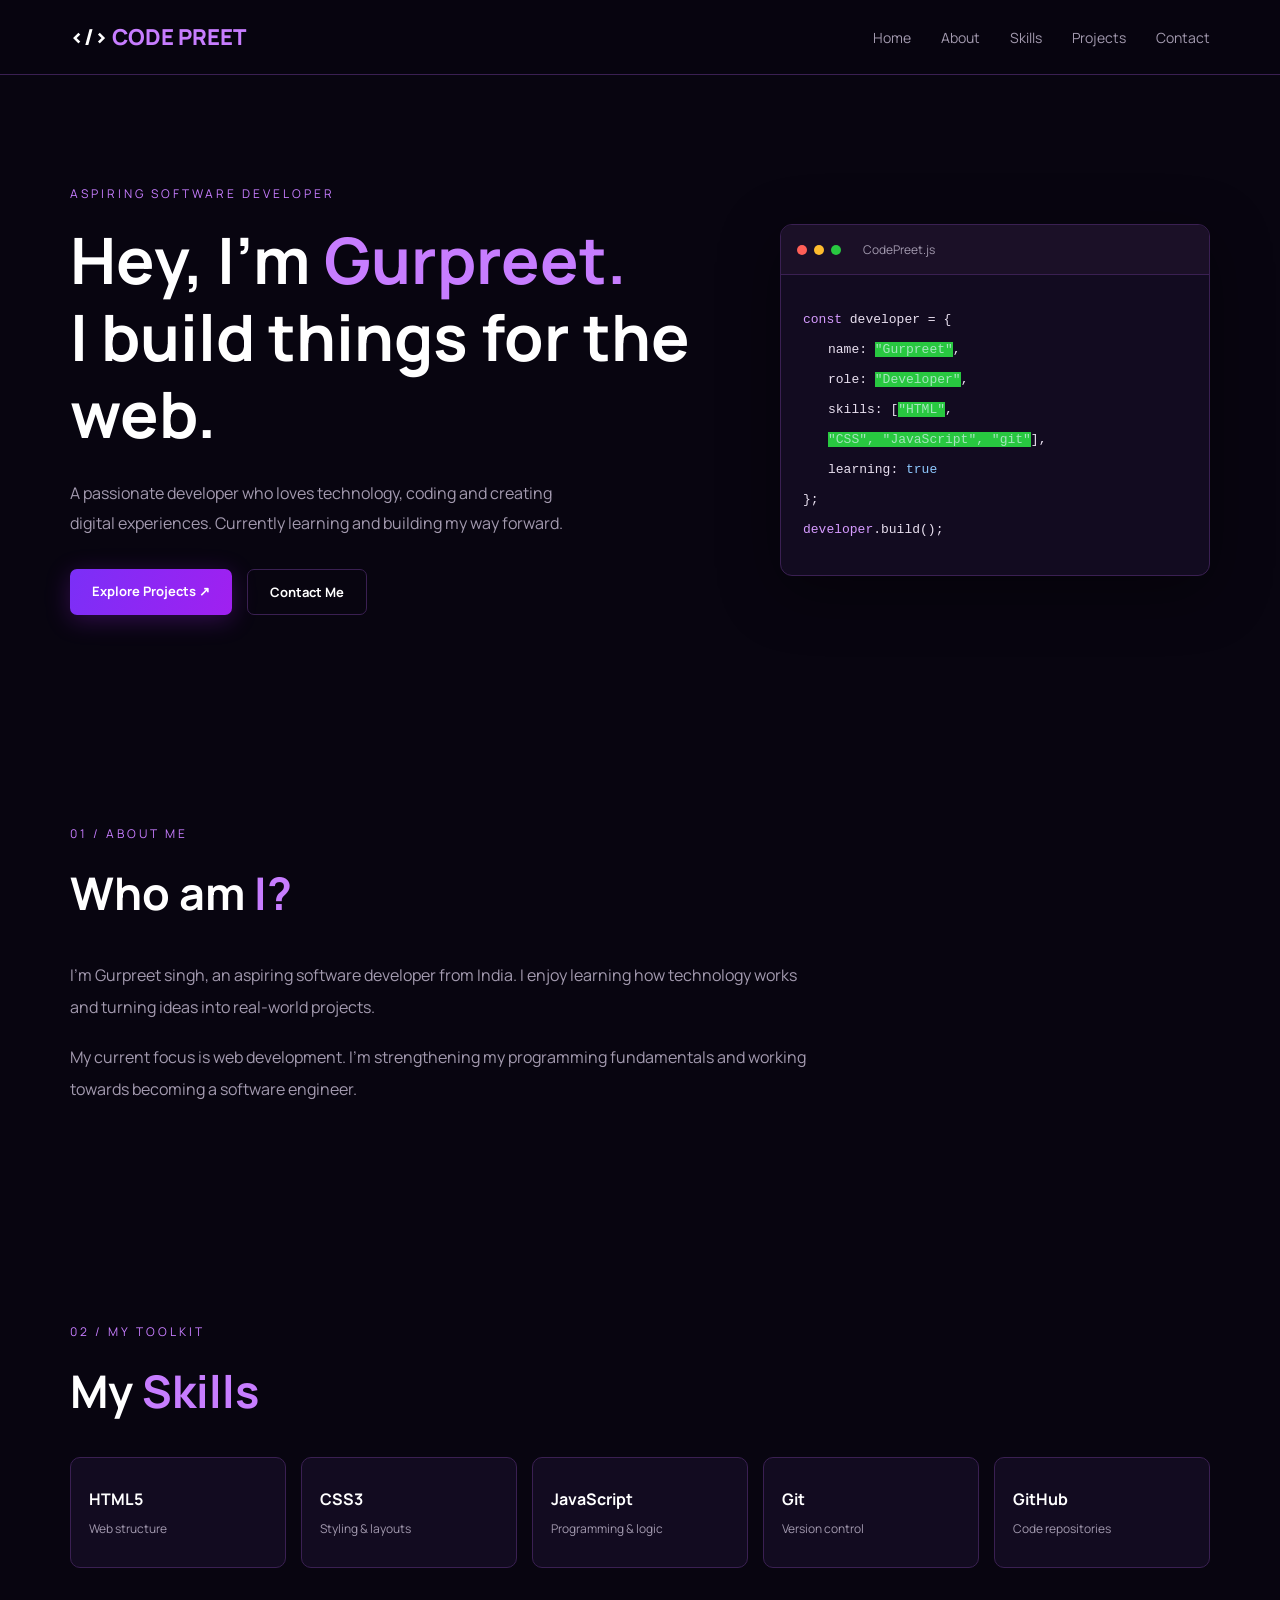
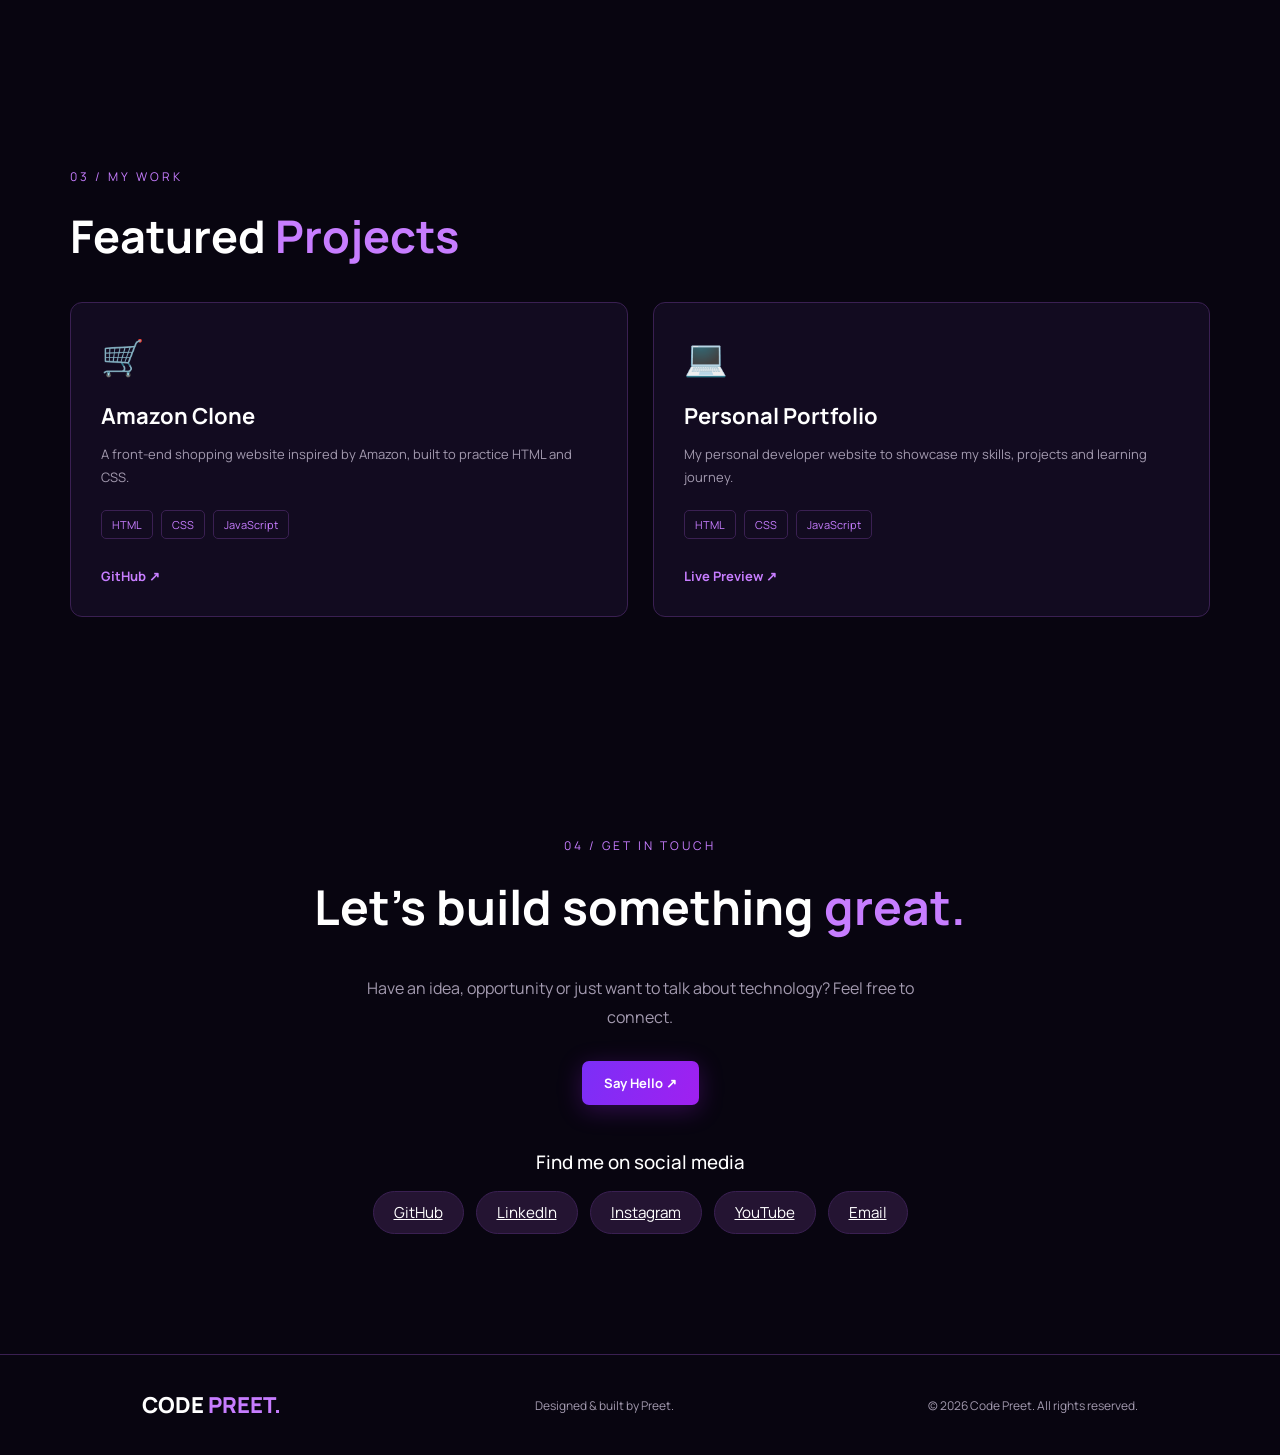
==== index.html @ 71d9613d "add git to skills" ====
<!DOCTYPE html>
<html lang="en">
<head>
    <meta charset="UTF-8">
    <meta name="viewport" content="width=device-width, initial-scale=1.0">
    <title>Code Preet | Developer Portfolio</title>

    <link rel="stylesheet" href="style.css">

    <link href="https://fonts.googleapis.com/css2?family=Manrope:wght@400;500;600;700;800&display=swap" rel="stylesheet">
</head>

<body>
    <header>
        <nav class="navbar">
            <a href="#home" class="logo">&lt;/&gt; <span>CODE PREET</span></a>

            <ul class="nav-links" id="navLinks">
                <li><a href="#home">Home</a></li>
                <li><a href="#about">About</a></li>
                <li><a href="#skills">Skills</a></li>
                <li><a href="#projects">Projects</a></li>
                <li><a href="#contact">Contact</a></li>
            </ul>

            <button class="menu-btn" id="menuBtn" aria-label="Toggle menu">☰</button>
            
        </nav>
    </header>

    <section class="hero" id="home">

        <div class="hero-content">
            <p class="tag">ASPIRING SOFTWARE DEVELOPER</p>

            <h1>
                Hey, I'm <span>Gurpreet.</span><br>
                I build things for the web.
            </h1>

            <p class="description">
                A passionate developer who loves technology,
                coding and creating digital experiences.
                Currently learning and building my way forward.
            </p>

            <div class="hero-buttons">
                <a href="#projects" class="btn primary">Explore Projects ↗</a>
                <a href="#contact" class="btn secondary">Contact Me</a>
            </div>
        </div>

        <div class="hero-card">
            <div class="card-top">
                <span class="dot red"></span>
                <span class="dot yellow"></span>
                <span class="dot green"></span>
                <span class="filename">CodePreet.js</span>
            </div>

            <div class="code">
                <p><span class="purple">const</span> developer = {</p>
                <p class="indent">name: <span class="green">"Gurpreet"</span>,</p>
                <p class="indent">role: <span class="green">"Developer"</span>,</p>
                <p class="indent">skills: [<span class="green">"HTML"</span>,</p>
                <p class="indent"><span class="green">"CSS", "JavaScript", "git"</span>],</p>
                <p class="indent">learning: <span class="blue">true</span></p>
                <p>};</p>
                <p><span class="purple">developer</span>.build();</p>
            </div>
        </div>

    </section>


    <section class="section" id="about">
        

        <p class="section-label">01 / ABOUT ME</p>
        <h2>Who am <span>I?</span></h2>

        <div class="about-content">
            <p>
                I'm Gurpreet singh, an aspiring software developer from India.
                I enjoy learning how technology works and turning
                ideas into real-world projects.
            </p>

            <p>
                My current focus is web development.
                I'm strengthening my programming fundamentals
                and working towards becoming a software engineer.
            </p>
            
        </div>

    </section>

    <section class="section" id="skills">

        <p class="section-label">02 / MY TOOLKIT</p>
        <h2>My <span>Skills</span></h2>

        <div class="skills-grid">

            <div class="skill">
                <h3>HTML5</h3>
                <p>Web structure</p>
            </div>

            <div class="skill">
                <h3>CSS3</h3>
                <p>Styling & layouts</p>
            </div>

            <div class="skill">
                <h3>JavaScript</h3>
                <p>Programming & logic</p>
            </div>

            <div class="skill">
                <h3>Git</h3>
                <p>Version control</p>
            </div>

            <div class="skill">
                <h3>GitHub</h3>
                <p>Code repositories</p>
            </div>

        </div>
    </section>

    <!-- PROJECTS -->
    <section class="section" id="projects">

        <p class="section-label">03 / MY WORK</p>
        <h2>Featured <span>Projects</span></h2>

        <div class="projects-grid">

            <div class="project">
                <div class="project-icon">🛒</div>
                <h3>Amazon Clone</h3>
                <p>
                    A front-end shopping website inspired by
                    Amazon, built to practice HTML and CSS.
                </p>
                <div class="tech">
                    <span>HTML</span>
                    <span>CSS</span>
                    <span>JavaScript</span>
                </div>
                <a href="https://github.com/gupreetsinghk16/" target="_blank">
                    GitHub ↗
                </a>
            </div>

            <div class="project">
                <div class="project-icon">💻</div>
                <h3>Personal Portfolio</h3>
                <p>
                    My personal developer website to showcase
                    my skills, projects and learning journey.
                </p>
                <div class="tech">
                    <span>HTML</span>
                    <span>CSS</span>
                    <span>JavaScript</span>
                </div>
                <a href="#home">Live Preview ↗</a>
            </div>

        </div>
    </section>

    <!-- CONTACT -->
    <section class="section contact" id="contact">

        <p class="section-label">04 / GET IN TOUCH</p>

        <h2>Let's build something <span>great.</span></h2>

        <p>
            Have an idea, opportunity or just want to talk about technology?
            Feel free to connect.
        </p>

        <!-- Replace with your email -->
        <a href="mailto:gurpreetkachura51@gmail.com" class="btn primary">
            Say Hello ↗
        </a>
        <div class="socials">
  <h3>Find me on social media</h3>
  <div class="soc">
    <a href="https://github.com/gurpreetsinghk16/" target="_blank" rel="noopener">GitHub</a>
    <a href="https://www.linkedin.com/in/gurpreetsinghk16?utm_source=share_via&utm_content=profile&utm_medium=member_android" target="_blank" rel="noopener">LinkedIn</a>
    <a href="https://instagram.com/gurpreetsinghk16" target="_blank" rel="noopener">Instagram</a>
    <a href="https://youtube.com/@codepreet?si=Zt5QOwUX8a1Z6AYG" target="_blank" rel="noopener">YouTube</a>
    <a href="https://mail.google.com/mail/?view=cm&fs=1&to=gurpreetkachura51@gmail.com" target="_blank" rel="noopener">Email</a>
  </div>
</div>

    </section>

    <!-- FOOTER -->
    <footer>
        <a href="#home" class="logo">CODE <span>PREET.</span></a>

        <p>Designed & built by Preet.</p>

        <p>© <span id="year"></span> Code Preet. All rights reserved.</p>
    </footer>

    <script src="script.js"></script>

</body>
</html>
---- style.css ----
:root {
    --bg: #080510;
    --secondary: #120B20;
    --card: #241432;

    --purple: #A020F0;
    --light-purple: #C77DFF;

    --white: #FFFFFF;
    --gray: #A39AAF;
    --border: #3A2052;
}

* {
    margin: 0;
    padding: 0;
    box-sizing: border-box;
    scroll-behavior: smooth;
}

body {
    background: var(--bg);
    color: var(--white);
    font-family: 'Manrope', sans-serif;
    overflow-x: hidden;
}

header {
    background: rgba(8, 5, 16, 0.9);
    border-bottom: 1px solid var(--border);
    position: sticky;
    top: 0;
    z-index: 100;
    backdrop-filter: blur(15px);
}

.navbar {
    max-width: 1200px;
    margin: auto;
    padding: 22px 30px;

    display: flex;
    justify-content: space-between;
    align-items: center;
}

.logo {
    font-size: 22px;
    font-weight: 800;
    color: white;
    text-decoration: none;
}

.logo span {
    color: var(--light-purple);
}

.nav-links {
    display: flex;
    gap: 30px;
    list-style: none;
}

.nav-links a {
    color: var(--gray);
    text-decoration: none;
    font-size: 14px;
    transition: 0.3s;
}

.nav-links a:hover {
    color: var(--light-purple);
}

.menu-btn {
    display: none;
    color: white;
    background: none;
    border: none;
    font-size: 25px;
    cursor: pointer;
}

.hero {
    max-width: 1200px;
    min-height: 650px;
    margin: auto;
    padding: 80px 30px;

    display: flex;
    justify-content: space-between;
    align-items: center;
    gap: 50px;
}

.tag,
.section-label {
    color: var(--light-purple);
    letter-spacing: 3px;
    font-size: 12px;
    margin-bottom: 20px;
}

.hero h1 {
    font-size: clamp(38px, 5vw, 65px);
    line-height: 1.2;
    margin-bottom: 25px;
}

.hero h1 span,
h2 span {
    color: var(--light-purple);
}

.description {
    color: var(--gray);
    max-width: 500px;
    line-height: 1.9;
    margin-bottom: 30px;
}

.hero-buttons {
    display: flex;
    gap: 15px;
    flex-wrap: wrap;
}

.btn {
    display: inline-block;
    padding: 13px 22px;
    border-radius: 7px;
    text-decoration: none;
    font-weight: 700;
    font-size: 13px;
    transition: 0.3s;
}

.primary {
    background: linear-gradient(110deg, #7B2FF7, #A020F0);
    color: white;
    box-shadow: 0 5px 25px #A020F044;
}

.primary:hover {
    transform: translateY(-4px);
    box-shadow: 0 8px 30px #A020F077;
}

.secondary {
    border: 1px solid var(--border);
    color: white;
}

.secondary:hover {
    border-color: var(--light-purple);
}

.hero-card {
    width: 430px;
    background: var(--secondary);
    border: 1px solid var(--border);
    border-radius: 12px;
    overflow: hidden;
    box-shadow: 0 15px 60px #00000066;
    flex-shrink: 0;
}

.card-top {
    background: #1B1027;
    padding: 16px;
    display: flex;
    align-items: center;
    gap: 7px;
    border-bottom: 1px solid var(--border);
}

.dot {
    width: 10px;
    height: 10px;
    border-radius: 50%;
}

.red {
    background: #FF5F57;
}

.yellow {
    background: #FEBC2E;
}

.green {
    background: #28C840;
}

.filename {
    color: var(--gray);
    margin-left: 15px;
    font-size: 12px;
}

.code {
    padding: 30px 22px;
    font-family: monospace;
    font-size: 13px;
    line-height: 2.3;
    color: #E9E0F0;
}

.indent {
    padding-left: 25px;
}

.purple {
    color: #D69BFF;
}

.code .green {
    color: #A5E6BD;
}

.blue {
    color: #8FC9FF;
}

.section {
    max-width: 1200px;
    margin: auto;
    padding: 100px 30px;
}

.section h2 {
    font-size: 45px;
    margin-bottom: 35px;
}

.about-content {
    max-width: 750px;
    color: var(--gray);
    line-height: 2;
}

.about-content p {
    margin-bottom: 18px;
}


.skills-grid {
    display: grid;
    grid-template-columns: repeat(5, 1fr);
    gap: 15px;
}

.skill {
    background: var(--secondary);
    border: 1px solid var(--border);
    padding: 30px 18px;
    border-radius: 10px;
    transition: 0.3s;
}

.skill:hover {
    transform: translateY(-7px);
    border-color: var(--light-purple);
    box-shadow: 0 10px 30px #A020F022;
}

.skill h3 {
    margin-bottom: 10px;
    font-size: 16px;
}

.skill p {
    color: var(--gray);
    font-size: 12px;
}

.projects-grid {
    display: grid;
    grid-template-columns: repeat(2, 1fr);
    gap: 25px;
}

.project {
    padding: 30px;
    background: var(--secondary);
    border: 1px solid var(--border);
    border-radius: 12px;
    transition: 0.3s;
}

.project:hover {
    transform: translateY(-6px);
    border-color: var(--light-purple);
}

.project-icon {
    font-size: 35px;
    margin-bottom: 20px;
}

.project h3 {
    margin-bottom: 12px;
    font-size: 22px;
}

.project p {
    color: var(--gray);
    font-size: 13px;
    line-height: 1.8;
    margin-bottom: 20px;
}

.tech {
    display: flex;
    flex-wrap: wrap;
    gap: 8px;
    margin-bottom: 25px;
}

.tech span {
    font-size: 11px;
    padding: 6px 10px;
    border: 1px solid var(--border);
    border-radius: 5px;
    color: var(--light-purple);
}

.project a {
    color: var(--light-purple);
    text-decoration: none;
    font-size: 13px;
    font-weight: 700;
}

/* CONTACT */

.contact {
    text-align: center;
    padding: 120px 30px;
}

.contact h2 {
    font-size: clamp(30px, 5vw, 48px);
}

.contact>p:not(.section-label) {
    color: var(--gray);
    margin: 20px auto 30px;
    max-width: 550px;
    line-height: 1.8;
}

/* FOOTER */

footer {
    padding: 35px 25px;
    border-top: 1px solid var(--border);
    display: flex;
    justify-content: space-around;
    align-items: center;
    flex-wrap: wrap;
    gap: 20px;
}

footer p {
    color: var(--gray);
    font-size: 12px;
}

/* RESPONSIVE */

@media (max-width: 900px) {

    .hero {
        flex-direction: column;
        align-items: flex-start;
    }

    .hero-card {
        width: 100%;
    }

    .skills-grid {
        grid-template-columns: repeat(2, 1fr);
    }
}

@media (max-width: 650px) {

    .menu-btn {
        display: block;
    }

    .nav-links {
        display: none;
        position: absolute;
        top: 65px;
        left: 0;
        width: 100%;
        padding: 25px;
        background: var(--secondary);
        flex-direction: column;
        gap: 20px;
        border-bottom: 1px solid var(--border);
    }

    .nav-links.show {
        display: flex;
    }

    .hero {
        padding-top: 65px;
        min-height: auto;
    }

    .hero h1 {
        font-size: 40px;
    }

    .section {
        padding: 70px 22px;
    }

    .section h2 {
        font-size: 36px;
    }

    .skills-grid {
        grid-template-columns: repeat(2, 1fr);
    }

    .projects-grid {
        grid-template-columns: 1fr;
    }

    footer {
        flex-direction: column;
        text-align: center;
    }
}

.socials {
    margin-top: 44px
}

.socials h3 {
    margin-bottom: 16px;
    color: var(--muted);
    font-weight: 500
}

.soc {
    display: flex;
    flex-wrap: wrap;
    gap: 12px;
    justify-content: center
}

.soc a {
    padding: 10px 20px;
    border-radius: 999px;
    background: var(--card);
    border: 1px solid var(--border);
    color: var(--text);
    font-size: .95rem;
    transition: .25s
}

.soc a:hover {
    background: var(--hero);
    border-color: transparent;
    transform: translateY(-3px);
    box-shadow: 0 8px 24px rgba(160, 32, 240, .4);
    background-color: #C77DFF;
    
}
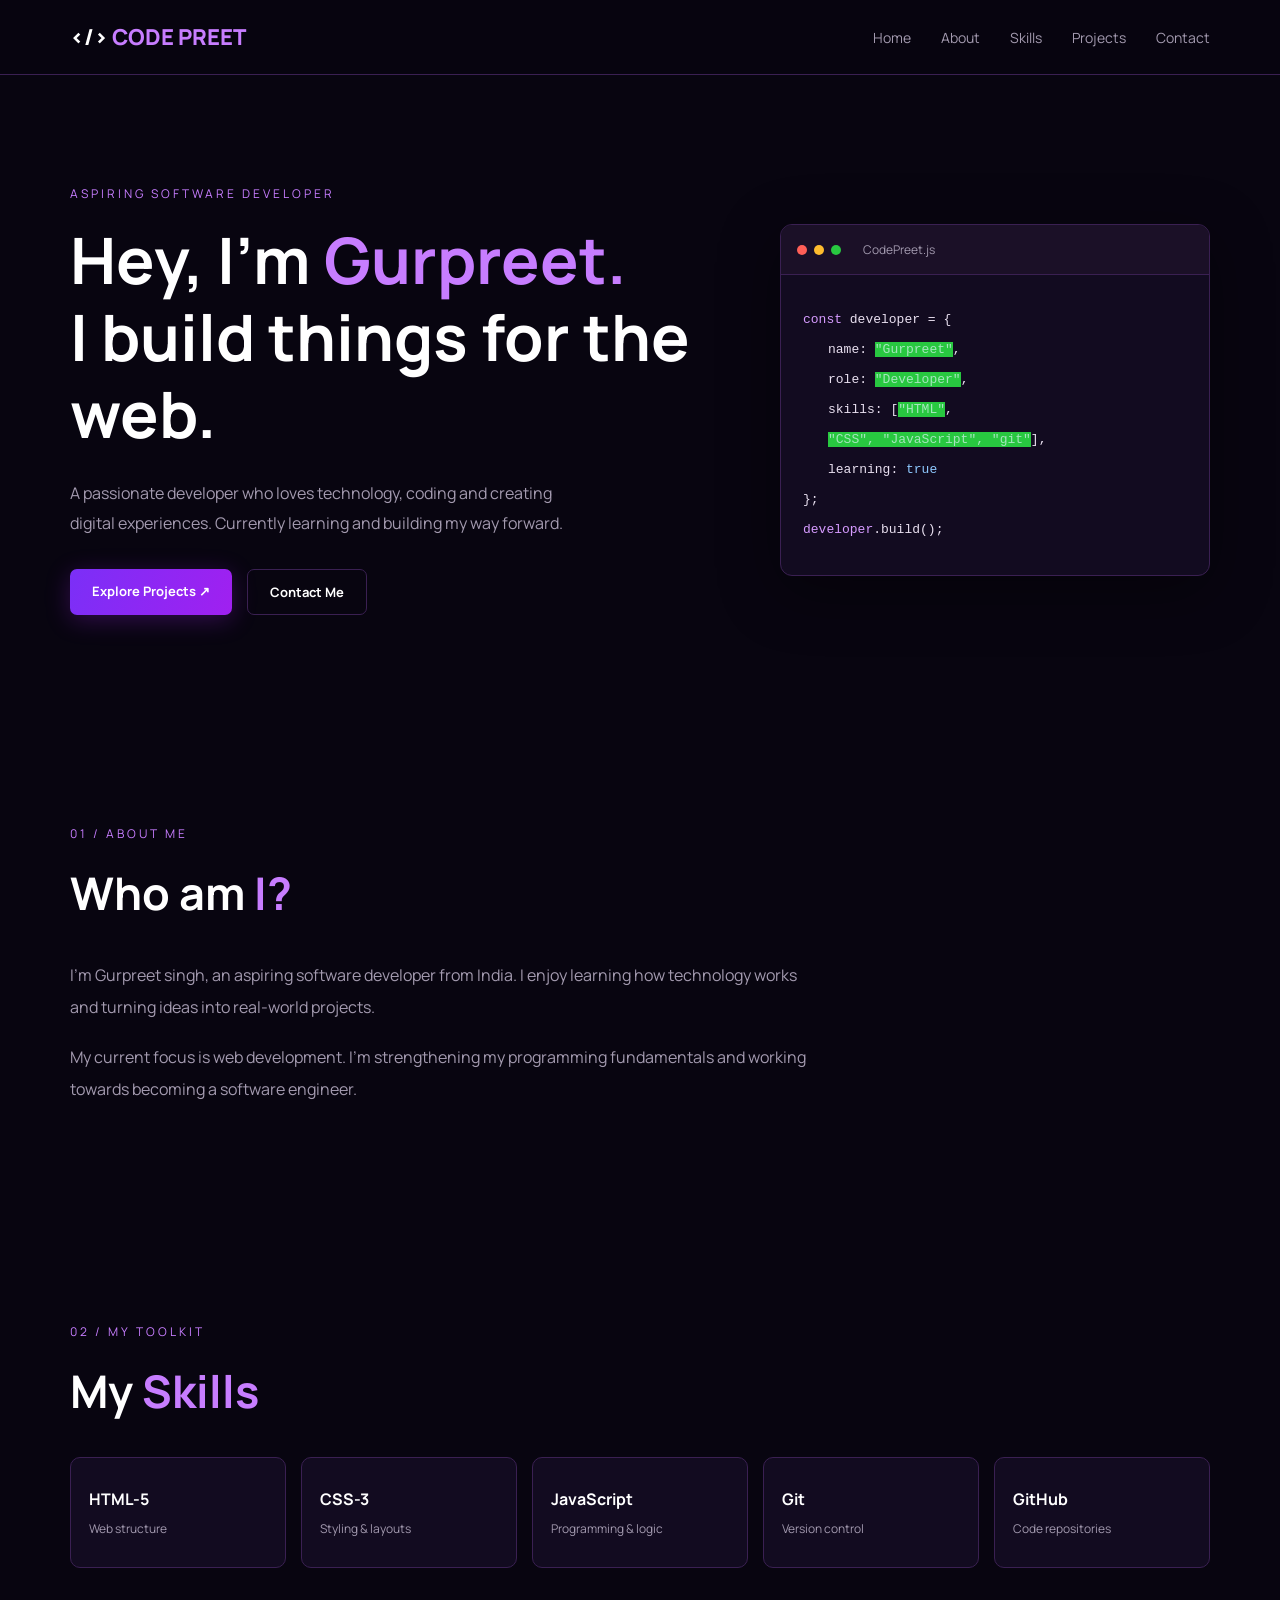
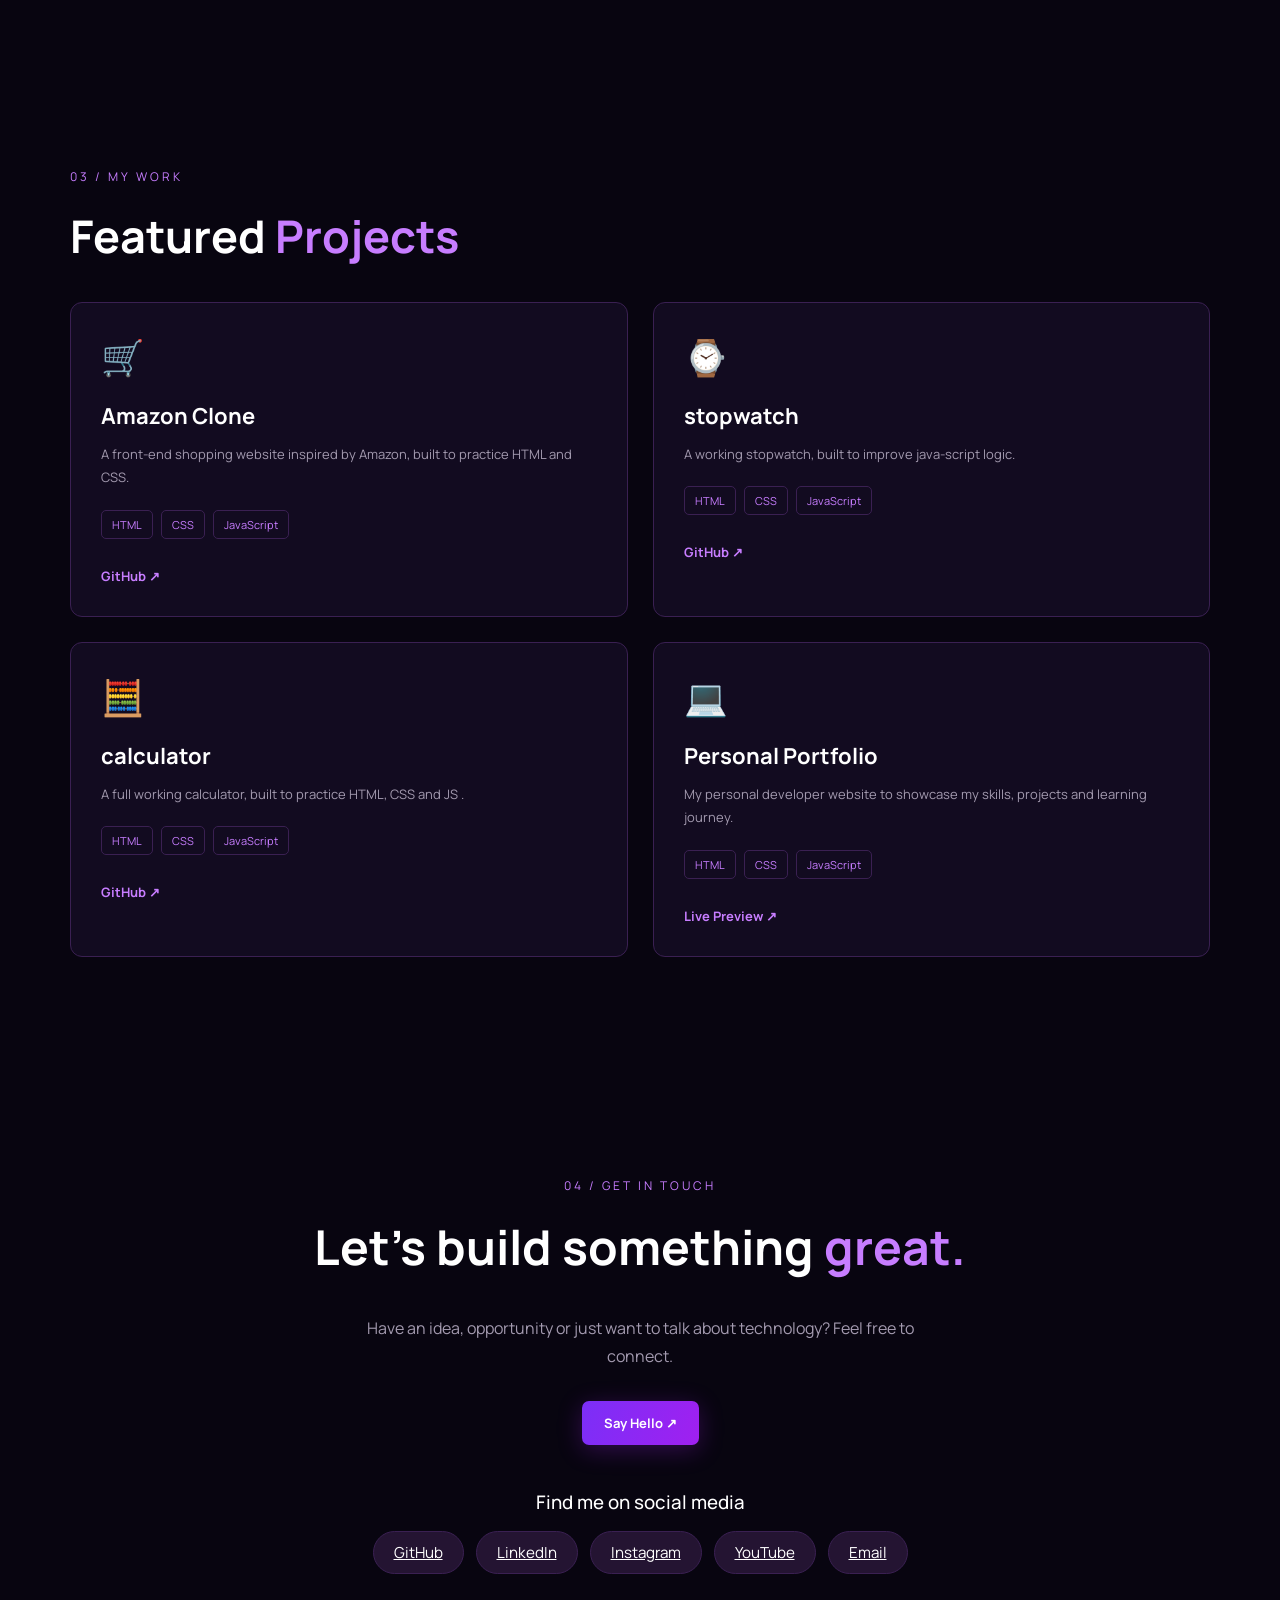
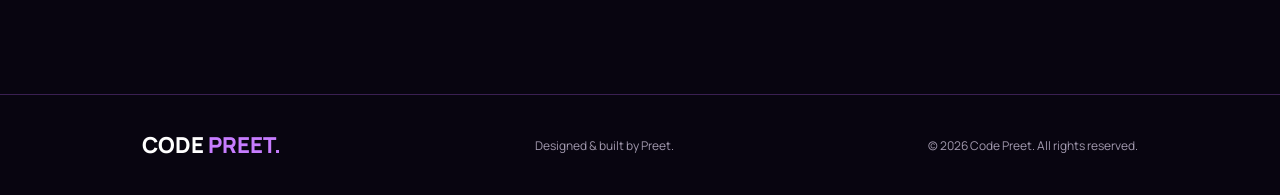
==== commit 87d7339f: "add some projects to website" ====
--- a/index.html
+++ b/index.html
@@ -104,12 +104,12 @@
         <div class="skills-grid">
 
             <div class="skill">
-                <h3>HTML5</h3>
+                <h3>HTML-5</h3>
                 <p>Web structure</p>
             </div>
 
             <div class="skill">
-                <h3>CSS3</h3>
+                <h3>CSS-3</h3>
                 <p>Styling & layouts</p>
             </div>
 
@@ -131,7 +131,6 @@
         </div>
     </section>
 
-    <!-- PROJECTS -->
     <section class="section" id="projects">
 
         <p class="section-label">03 / MY WORK</p>
@@ -152,6 +151,36 @@
                     <span>JavaScript</span>
                 </div>
                 <a href="https://github.com/gupreetsinghk16/" target="_blank">
+                    GitHub ↗
+                </a>
+            </div>
+            <div class="project">
+                <div class="project-icon">⌚</div>
+                <h3>stopwatch</h3>
+                <p>
+                    A working stopwatch, built to improve java-script logic.
+                </p>
+                <div class="tech">
+                    <span>HTML</span>
+                    <span>CSS</span>
+                    <span>JavaScript</span>
+                </div>
+                <a href="https://github.com/gurpreetsinghk16/project-stopwatch.git" target="_blank">
+                    GitHub ↗
+                </a>
+            </div>
+            <div class="project">
+                <div class="project-icon">🧮</div>
+                <h3>calculator</h3>
+                <p>
+                    A full working calculator, built to practice HTML, CSS and JS .
+                </p>
+                <div class="tech">
+                    <span>HTML</span>
+                    <span>CSS</span>
+                    <span>JavaScript</span>
+                </div>
+                <a href="https://github.com/gurpreetsinghk16/project-calculator" target="_blank">
                     GitHub ↗
                 </a>
             </div>
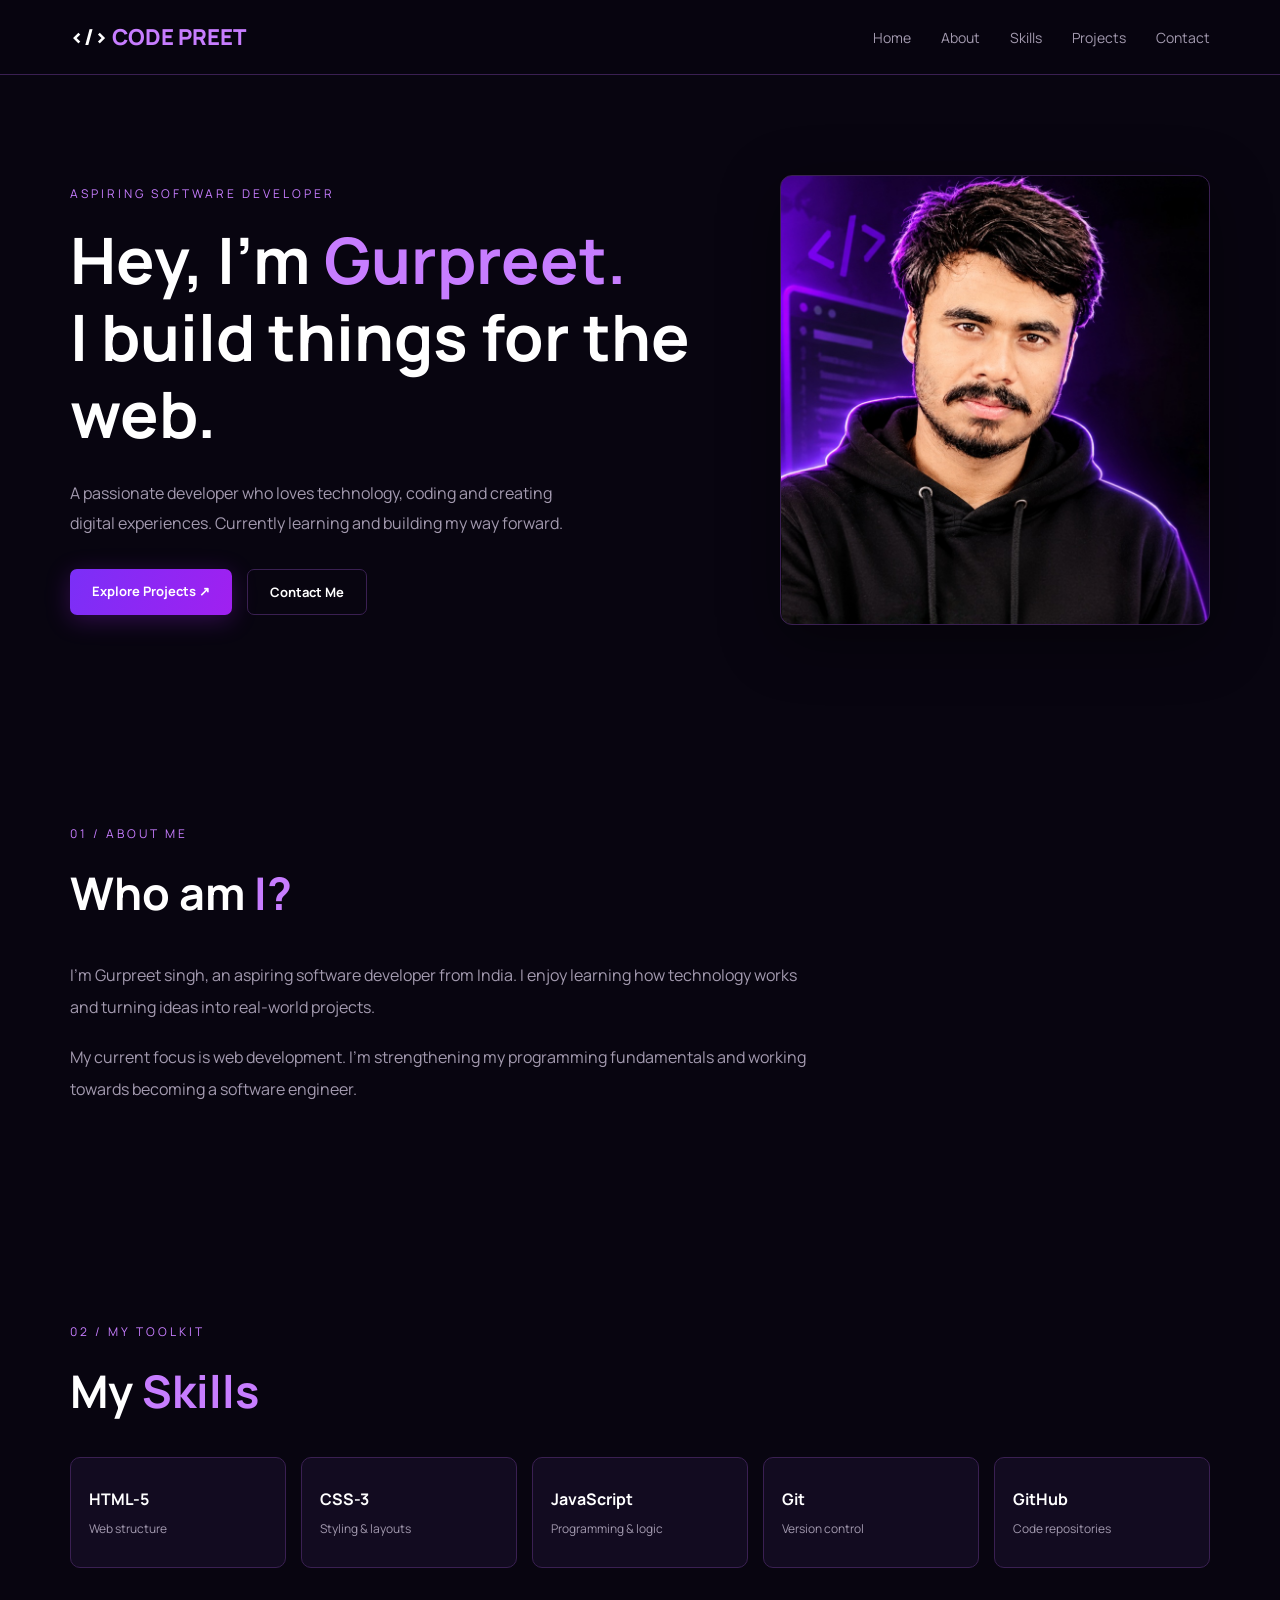
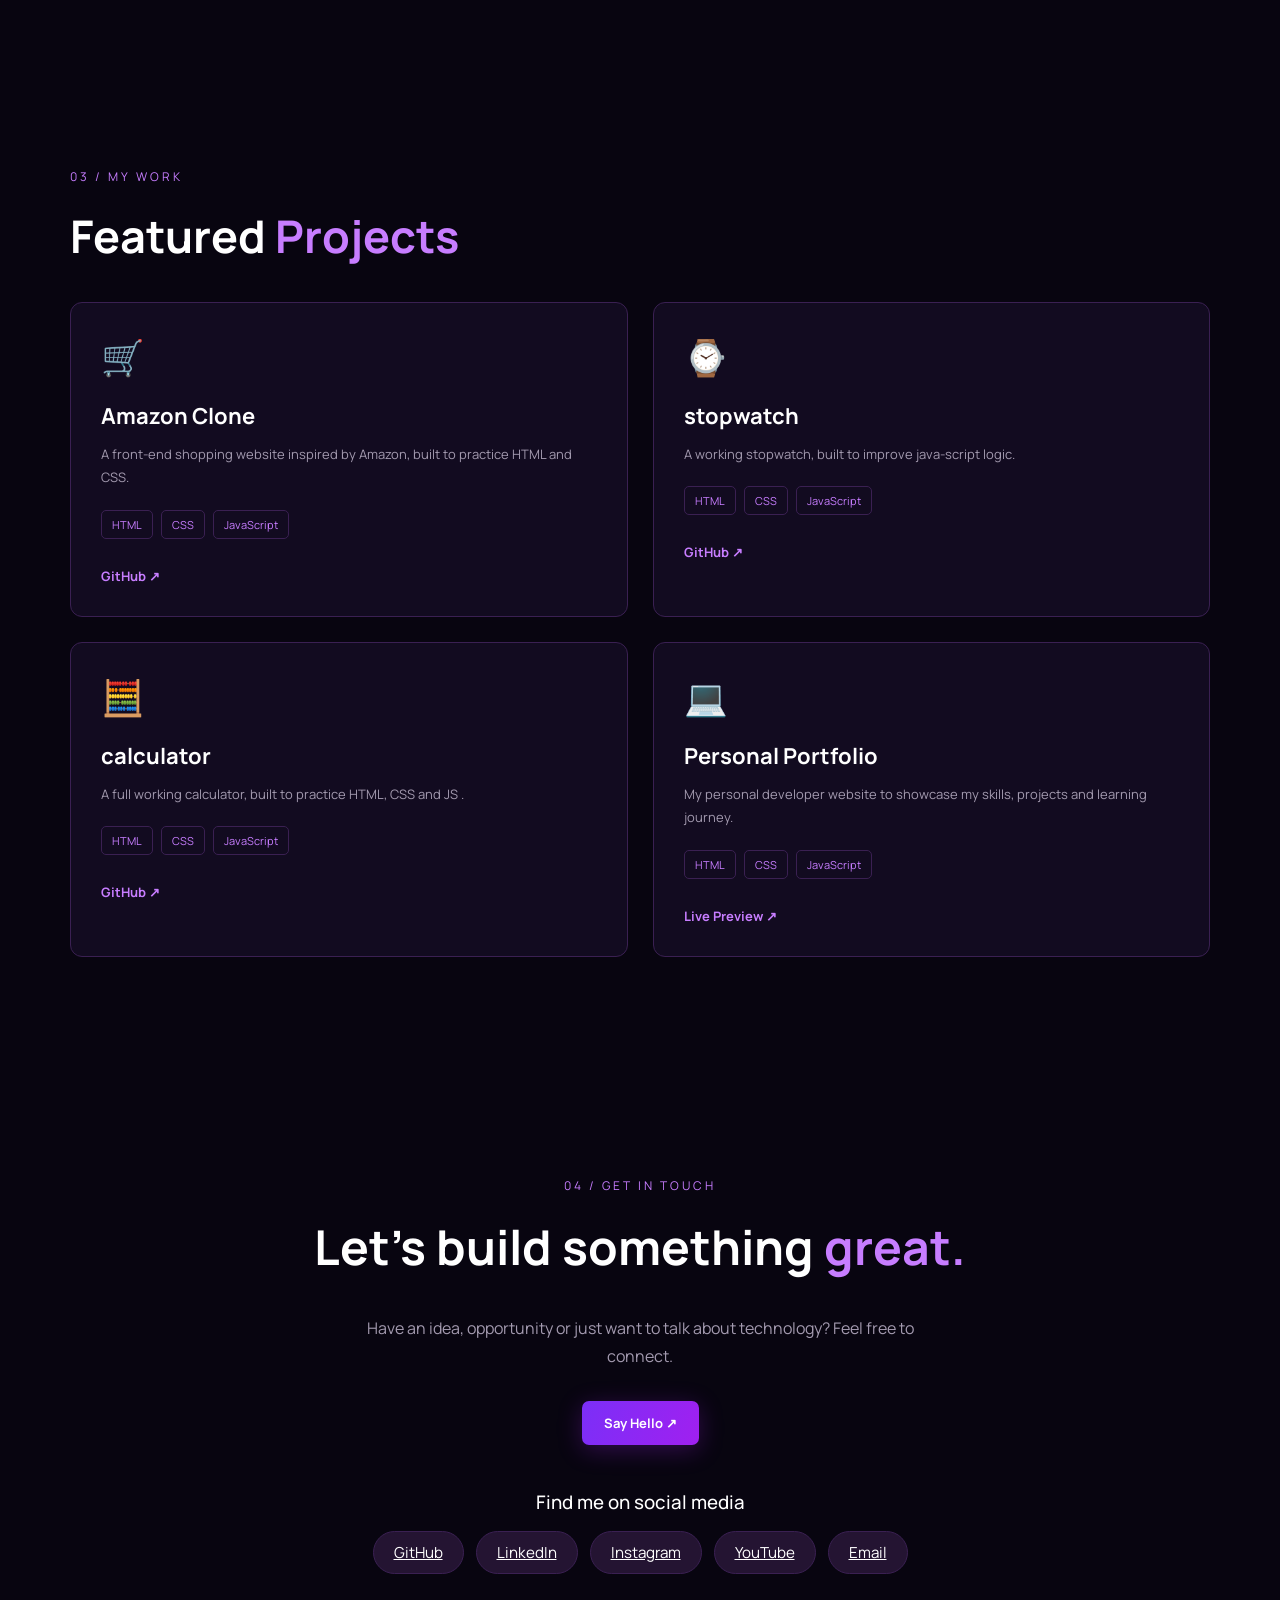
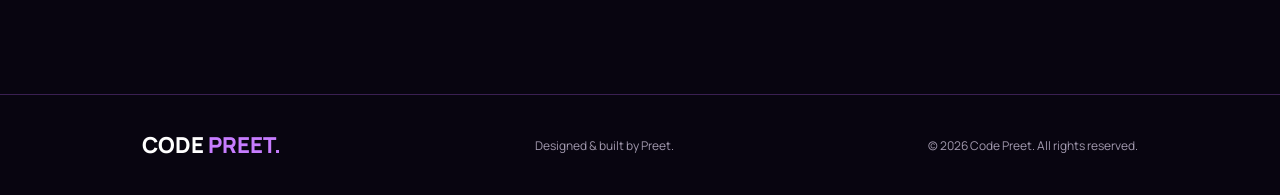
==== commit 922e9bbc: "add my photo" ====
--- a/index.html
+++ b/index.html
@@ -51,14 +51,14 @@
         </div>
 
         <div class="hero-card">
-            <div class="card-top">
+            <!-- <div class="card-top">
                 <span class="dot red"></span>
                 <span class="dot yellow"></span>
                 <span class="dot green"></span>
                 <span class="filename">CodePreet.js</span>
-            </div>
-
-            <div class="code">
+            </div> -->
+
+            <!-- <div class="code">
                 <p><span class="purple">const</span> developer = {</p>
                 <p class="indent">name: <span class="green">"Gurpreet"</span>,</p>
                 <p class="indent">role: <span class="green">"Developer"</span>,</p>
@@ -67,7 +67,7 @@
                 <p class="indent">learning: <span class="blue">true</span></p>
                 <p>};</p>
                 <p><span class="purple">developer</span>.build();</p>
-            </div>
+            </div> -->
         </div>
 
     </section>
@@ -150,7 +150,7 @@
                     <span>CSS</span>
                     <span>JavaScript</span>
                 </div>
-                <a href="https://github.com/gupreetsinghk16/" target="_blank">
+                <a href="https://github.com/gurpreetsinghk16/project-amazon-clone" target="_blank">
                     GitHub ↗
                 </a>
             </div>
--- a/style.css
+++ b/style.css
@@ -157,7 +157,12 @@
 
 .hero-card {
     width: 430px;
-    background: var(--secondary);
+    background-image: url(myimg.jpeg);
+    background-size: cover;
+    background-position:to;
+    background-repeat: no-repeat;
+    min-height: 50vh;
+    min-width: 20vw;
     border: 1px solid var(--border);
     border-radius: 12px;
     overflow: hidden;
@@ -471,6 +476,6 @@
     border-color: transparent;
     transform: translateY(-3px);
     box-shadow: 0 8px 24px rgba(160, 32, 240, .4);
-    background-color: #C77DFF;
+    background-color: #A020F0;
     
 }
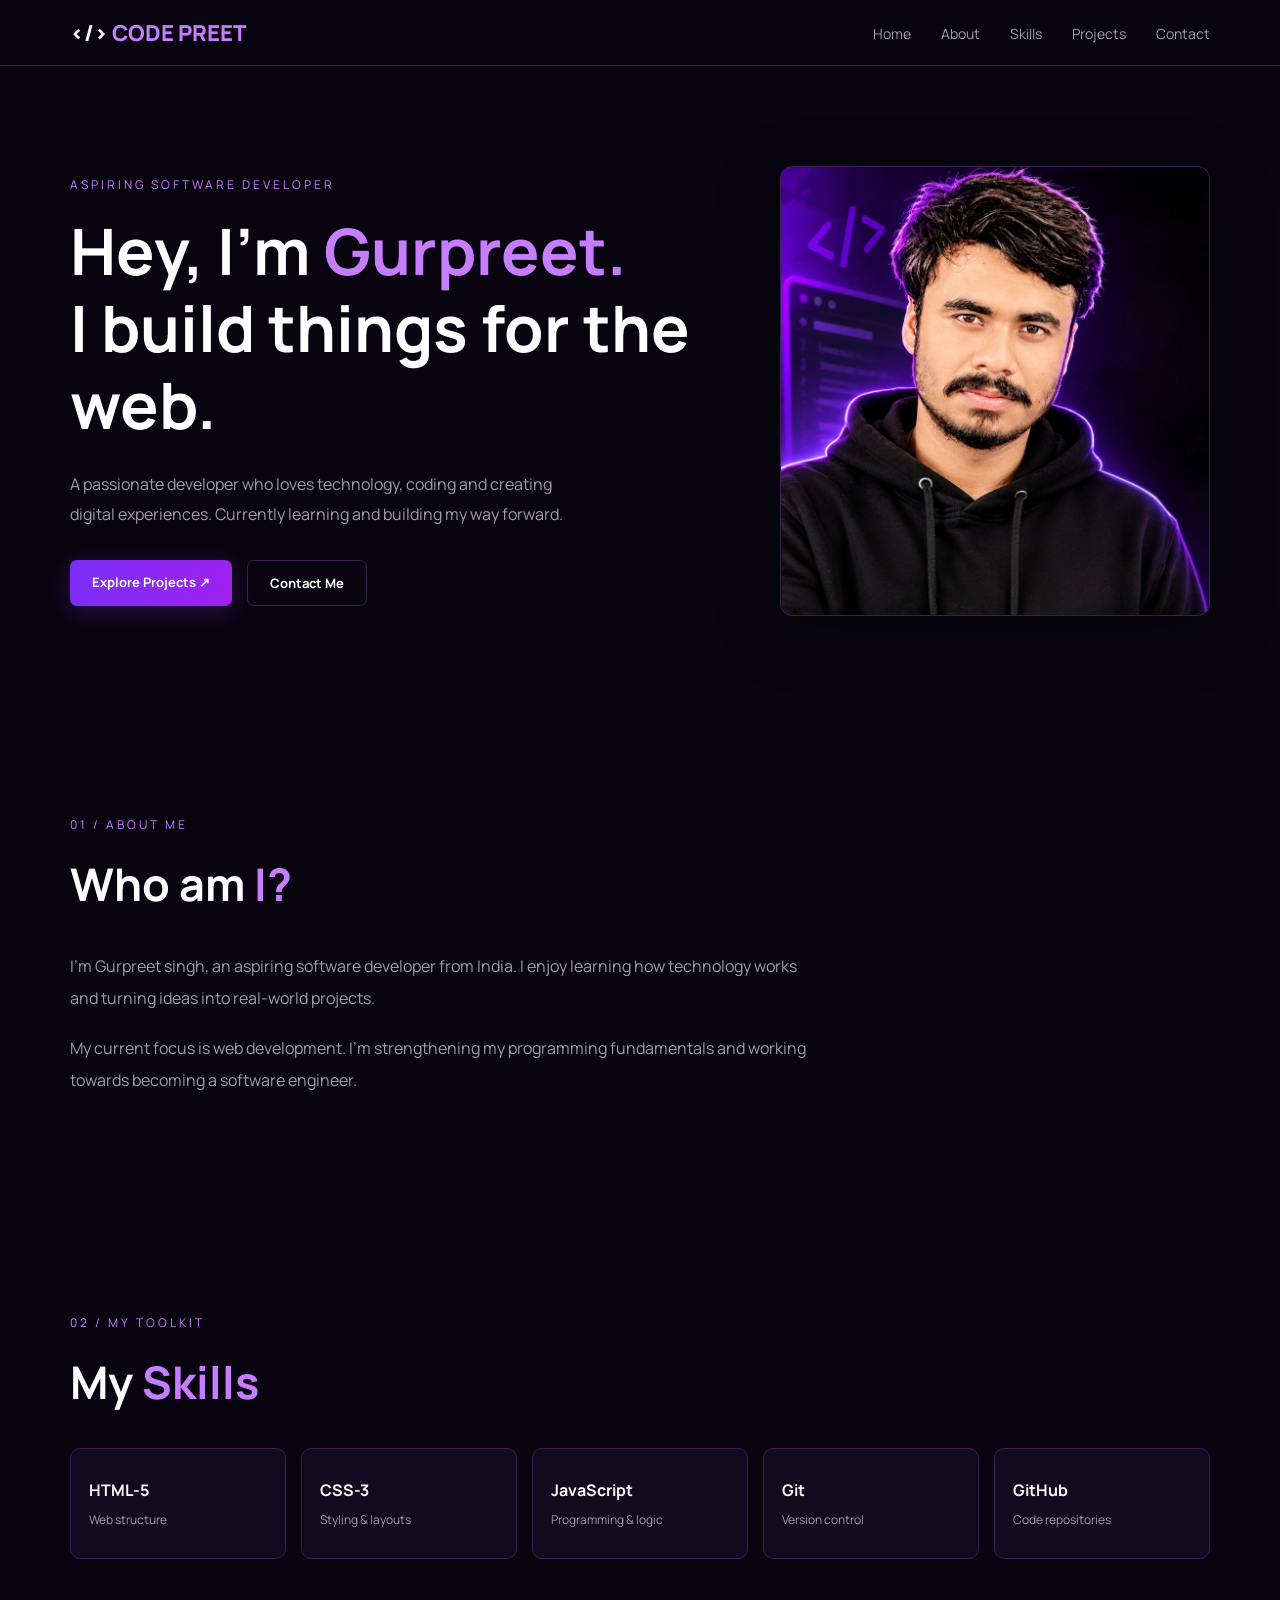
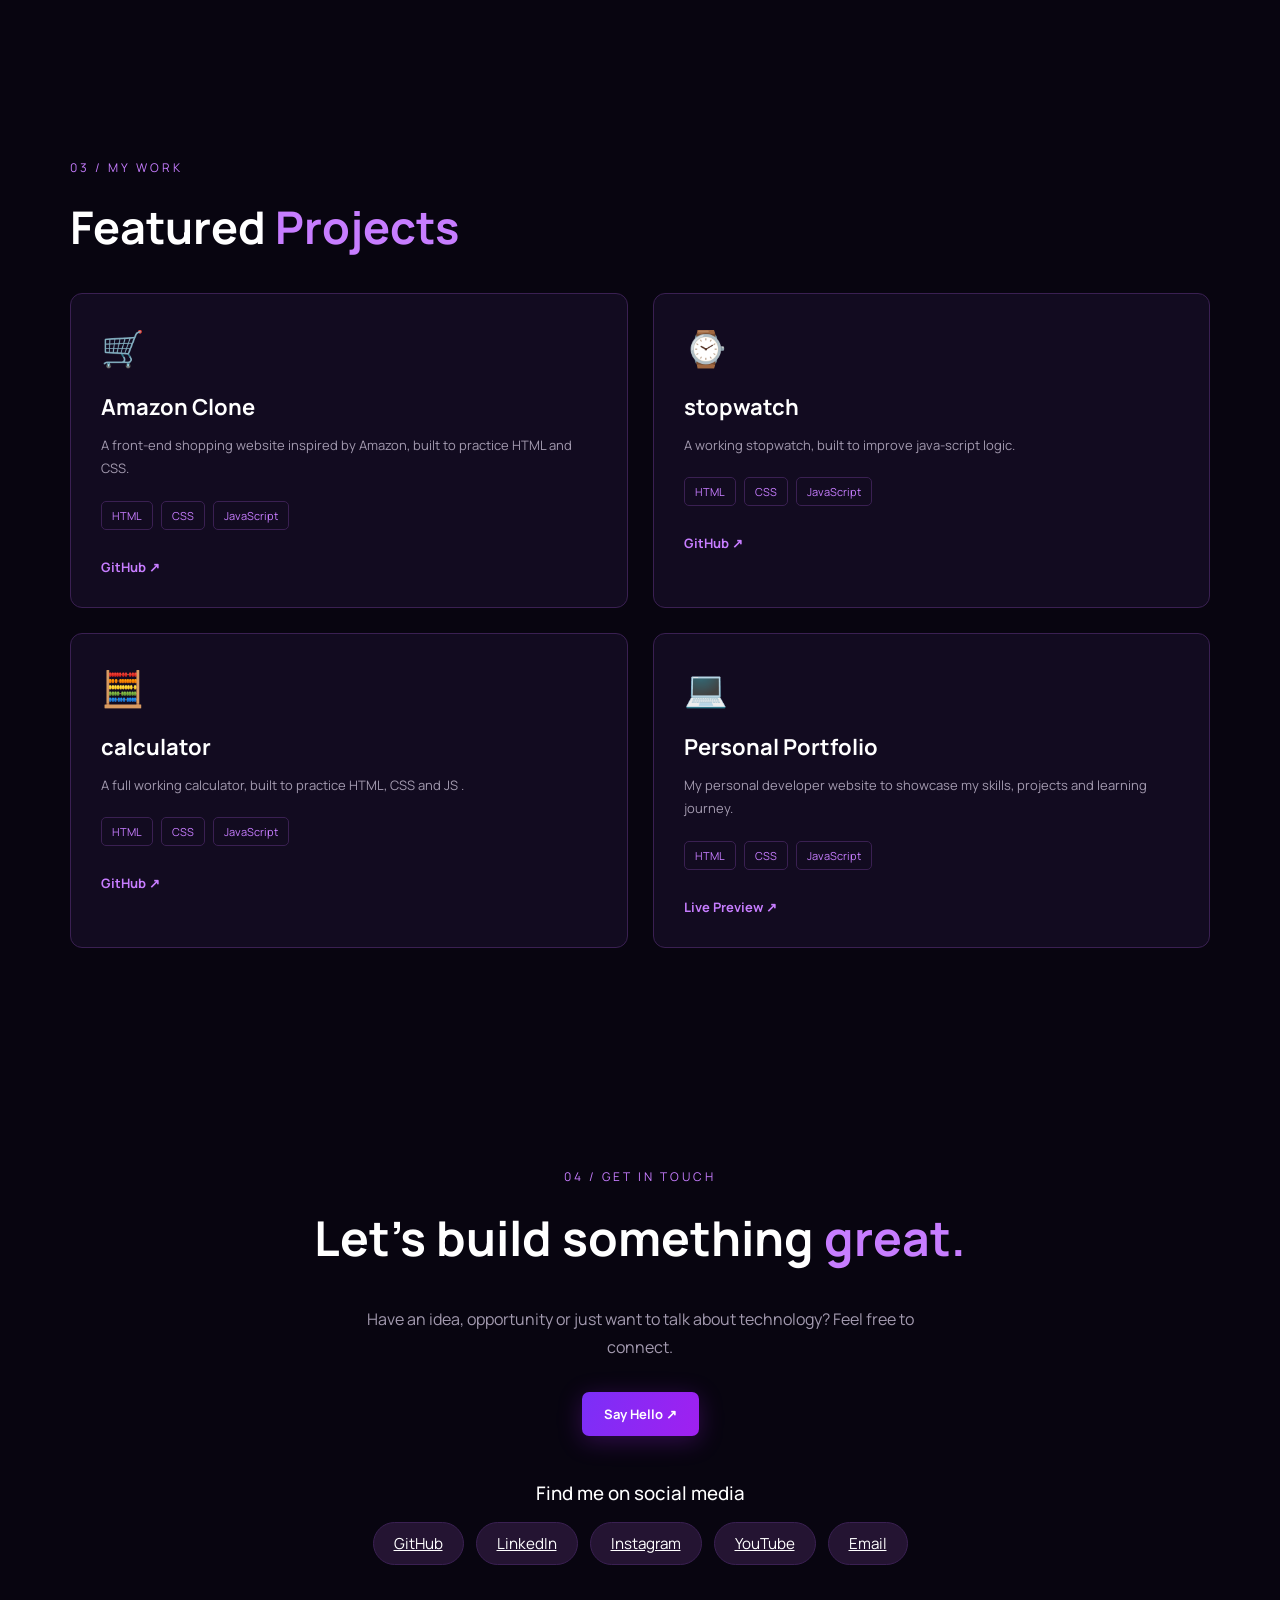
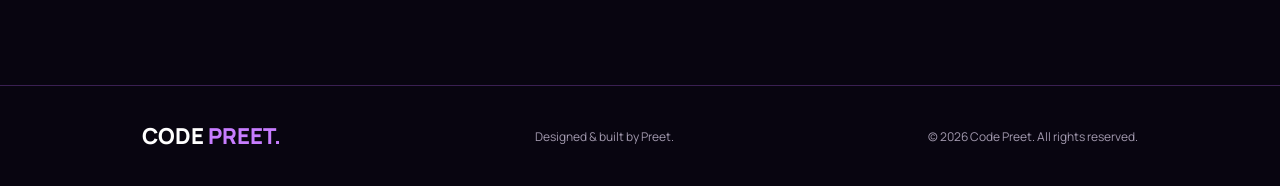
==== commit 4e702b34: "add a favicon" ====
--- a/index.html
+++ b/index.html
@@ -8,6 +8,7 @@
     <link rel="stylesheet" href="style.css">
 
     <link href="https://fonts.googleapis.com/css2?family=Manrope:wght@400;500;600;700;800&display=swap" rel="stylesheet">
+    <link rel="shortcut icon" href="images/favicon.png" type="image/x-icon">
 </head>
 
 <body>
--- a/style.css
+++ b/style.css
@@ -36,6 +36,7 @@
 
 .navbar {
     max-width: 1200px;
+    max-height: 65px;
     margin: auto;
     padding: 22px 30px;
 
@@ -157,7 +158,7 @@
 
 .hero-card {
     width: 430px;
-    background-image: url(myimg.jpeg);
+    background-image: url(/images/myimg.jpeg);
     background-size: cover;
     background-position:to;
     background-repeat: no-repeat;
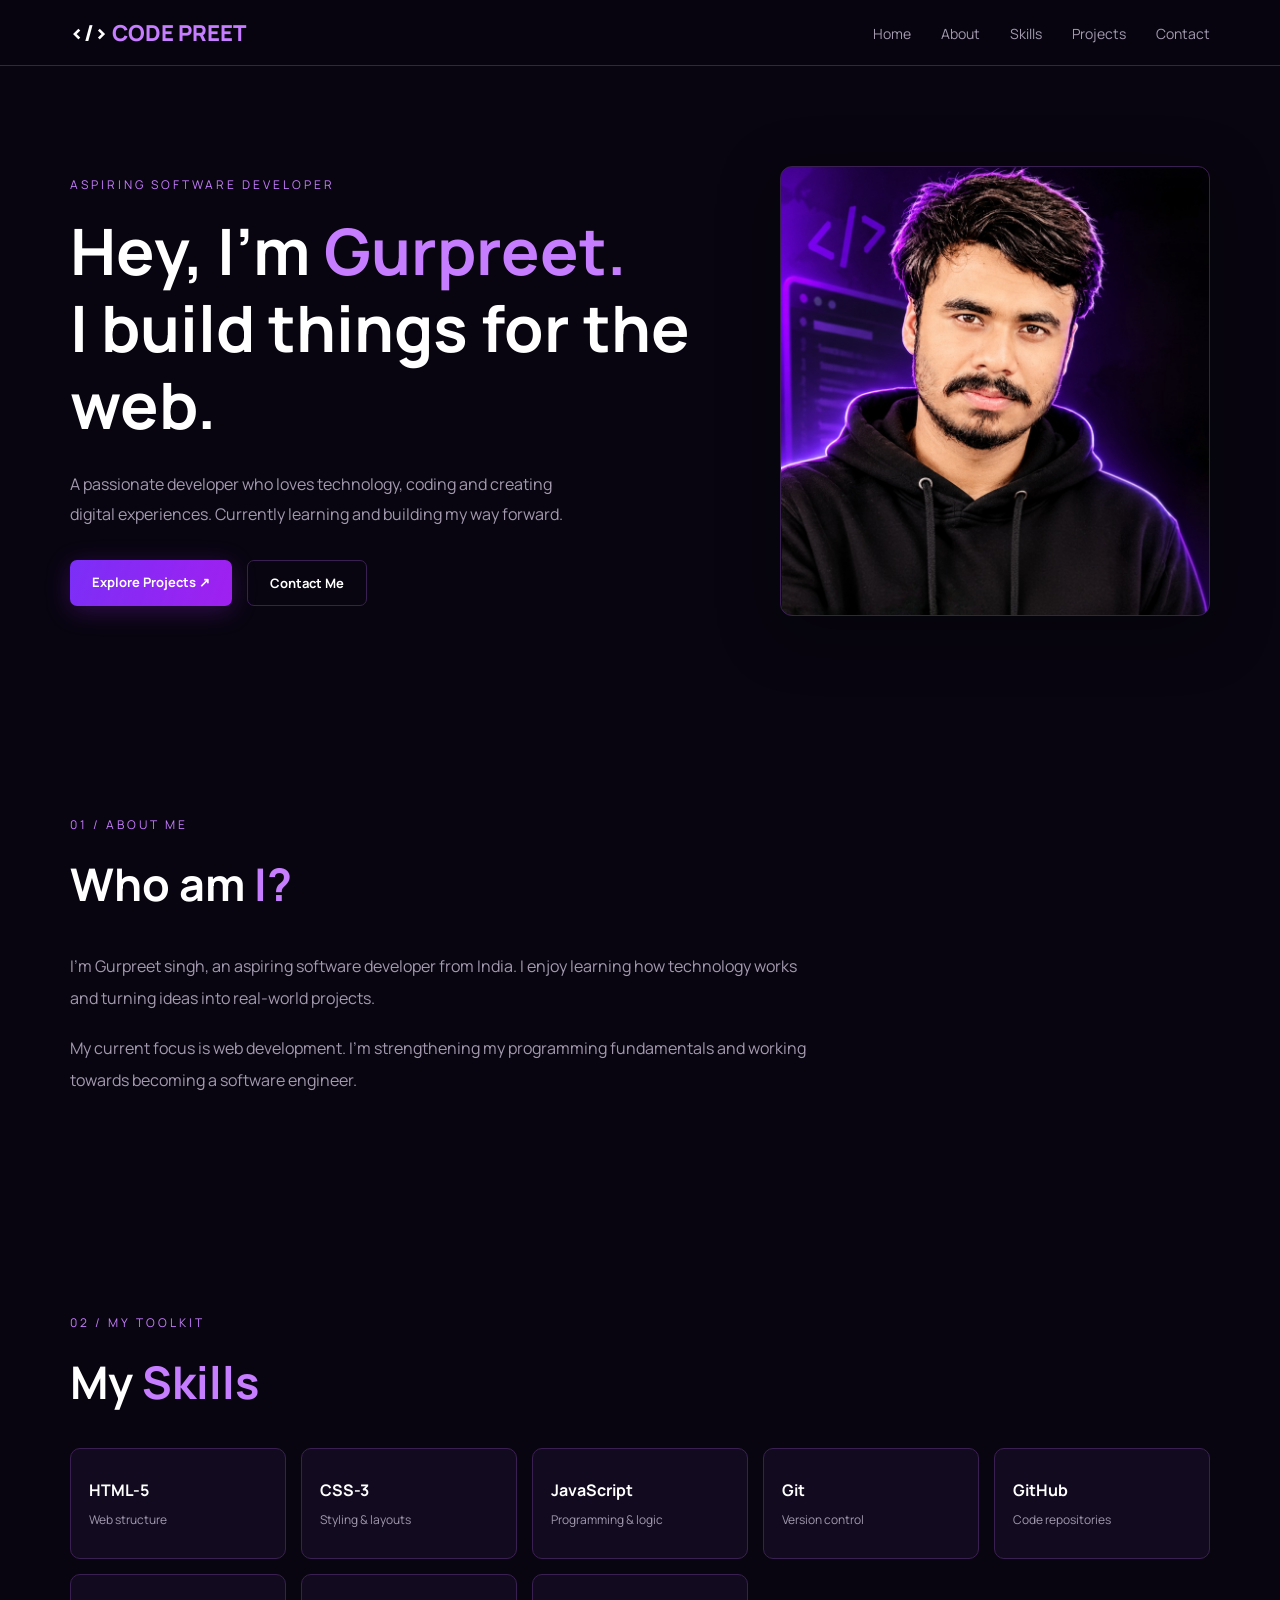
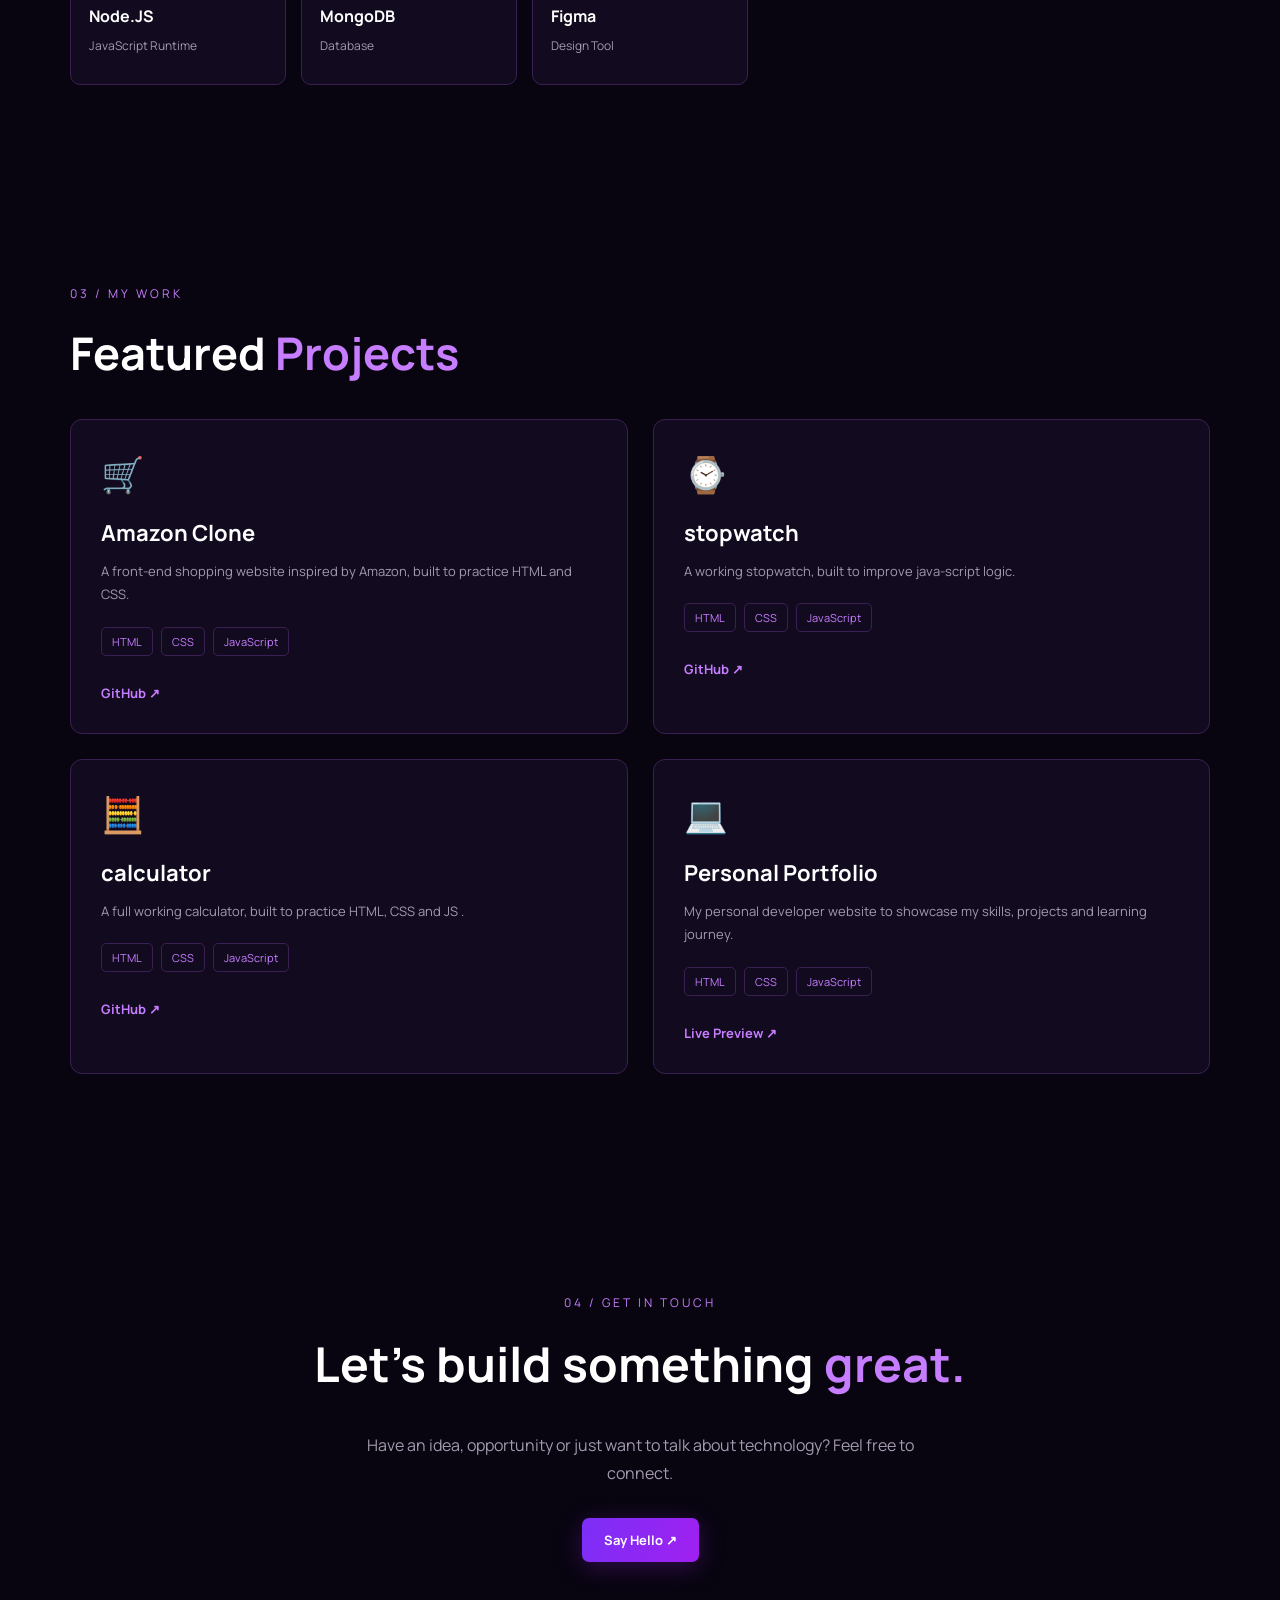
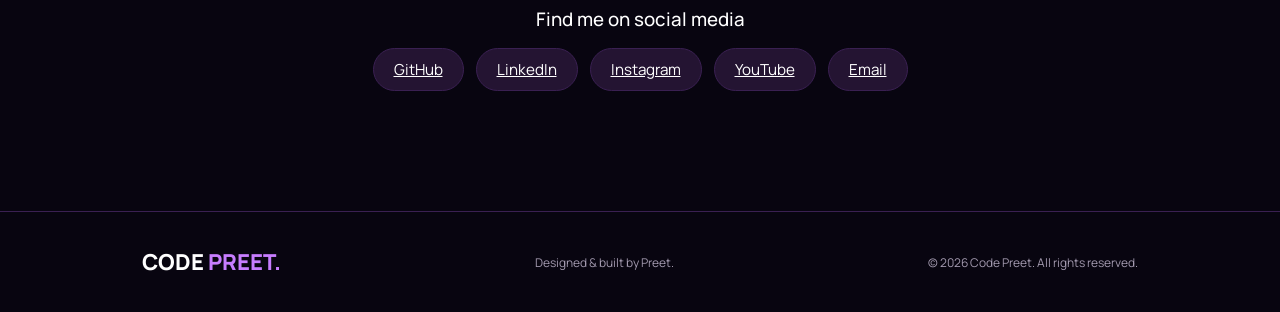
==== commit 4e2000c6: "add skills" ====
--- a/index.html
+++ b/index.html
@@ -1,5 +1,6 @@
 <!DOCTYPE html>
 <html lang="en">
+
 <head>
     <meta charset="UTF-8">
     <meta name="viewport" content="width=device-width, initial-scale=1.0">
@@ -7,8 +8,12 @@
 
     <link rel="stylesheet" href="style.css">
 
-    <link href="https://fonts.googleapis.com/css2?family=Manrope:wght@400;500;600;700;800&display=swap" rel="stylesheet">
+    <link href="https://fonts.googleapis.com/css2?family=Manrope:wght@400;500;600;700;800&display=swap"
+        rel="stylesheet">
     <link rel="shortcut icon" href="images/favicon.png" type="image/x-icon">
+    <link rel="icon" href="./images/favicon.png">
+    <link rel="manifest" href="./manifest.json">
+    <meta name="theme-color" content="#0a0a0a">
 </head>
 
 <body>
@@ -25,7 +30,7 @@
             </ul>
 
             <button class="menu-btn" id="menuBtn" aria-label="Toggle menu">☰</button>
-            
+
         </nav>
     </header>
 
@@ -75,7 +80,7 @@
 
 
     <section class="section" id="about">
-        
+
 
         <p class="section-label">01 / ABOUT ME</p>
         <h2>Who am <span>I?</span></h2>
@@ -92,7 +97,7 @@
                 I'm strengthening my programming fundamentals
                 and working towards becoming a software engineer.
             </p>
-            
+
         </div>
 
     </section>
@@ -128,7 +133,21 @@
                 <h3>GitHub</h3>
                 <p>Code repositories</p>
             </div>
-
+            
+            <div class="skill">
+                <h3>Node.JS</h3>
+                <p>JavaScript Runtime</p>
+            </div>
+
+            <div class="skill">
+                <h3>MongoDB</h3>
+                <p>Database</p>
+            </div>
+
+            <div class="skill">
+                <h3>Figma</h3>
+                <p>Design Tool</p>
+            </div>
         </div>
     </section>
 
@@ -166,7 +185,7 @@
                     <span>CSS</span>
                     <span>JavaScript</span>
                 </div>
-                <a href="https://github.com/gurpreetsinghk16/project-stopwatch.git" target="_blank">
+                <a href="https://gurpreetsinghk16.github.io/project-stopwatch/" target="_blank">
                     GitHub ↗
                 </a>
             </div>
@@ -221,15 +240,17 @@
             Say Hello ↗
         </a>
         <div class="socials">
-  <h3>Find me on social media</h3>
-  <div class="soc">
-    <a href="https://github.com/gurpreetsinghk16/" target="_blank" rel="noopener">GitHub</a>
-    <a href="https://www.linkedin.com/in/gurpreetsinghk16?utm_source=share_via&utm_content=profile&utm_medium=member_android" target="_blank" rel="noopener">LinkedIn</a>
-    <a href="https://instagram.com/gurpreetsinghk16" target="_blank" rel="noopener">Instagram</a>
-    <a href="https://youtube.com/@codepreet?si=Zt5QOwUX8a1Z6AYG" target="_blank" rel="noopener">YouTube</a>
-    <a href="https://mail.google.com/mail/?view=cm&fs=1&to=gurpreetkachura51@gmail.com" target="_blank" rel="noopener">Email</a>
-  </div>
-</div>
+            <h3>Find me on social media</h3>
+            <div class="soc">
+                <a href="https://github.com/gurpreetsinghk16/" target="_blank" rel="noopener">GitHub</a>
+                <a href="https://www.linkedin.com/in/gurpreetsinghk16?utm_source=share_via&utm_content=profile&utm_medium=member_android"
+                    target="_blank" rel="noopener">LinkedIn</a>
+                <a href="https://instagram.com/gurpreetsinghk16" target="_blank" rel="noopener">Instagram</a>
+                <a href="https://youtube.com/@codepreet?si=Zt5QOwUX8a1Z6AYG" target="_blank" rel="noopener">YouTube</a>
+                <a href="https://mail.google.com/mail/?view=cm&fs=1&to=gurpreetkachura51@gmail.com" target="_blank"
+                    rel="noopener">Email</a>
+            </div>
+        </div>
 
     </section>
 
@@ -245,4 +266,5 @@
     <script src="script.js"></script>
 
 </body>
-</html>
+
+</html>
--- a/style.css
+++ b/style.css
@@ -158,7 +158,7 @@
 
 .hero-card {
     width: 430px;
-    background-image: url(/images/myimg.jpeg);
+    background-image: url(myimg.jpeg);
     background-size: cover;
     background-position:to;
     background-repeat: no-repeat;
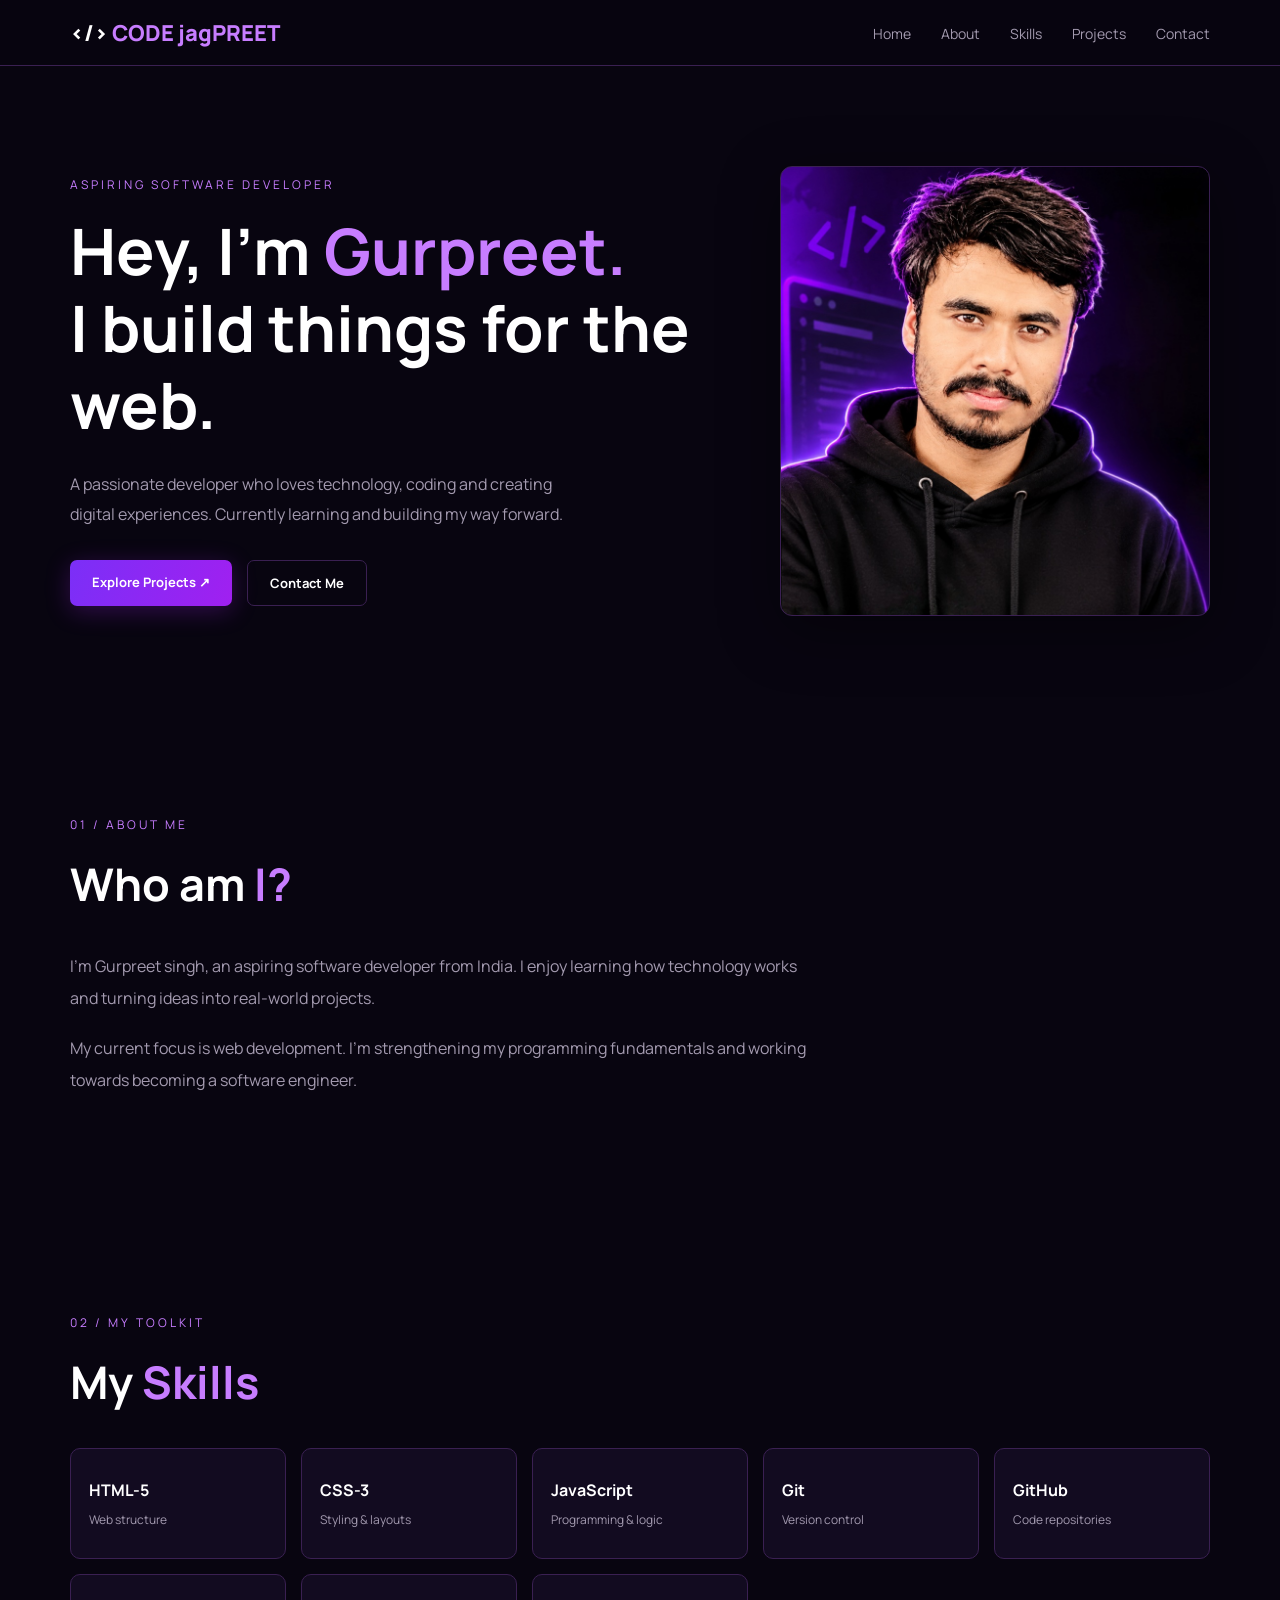
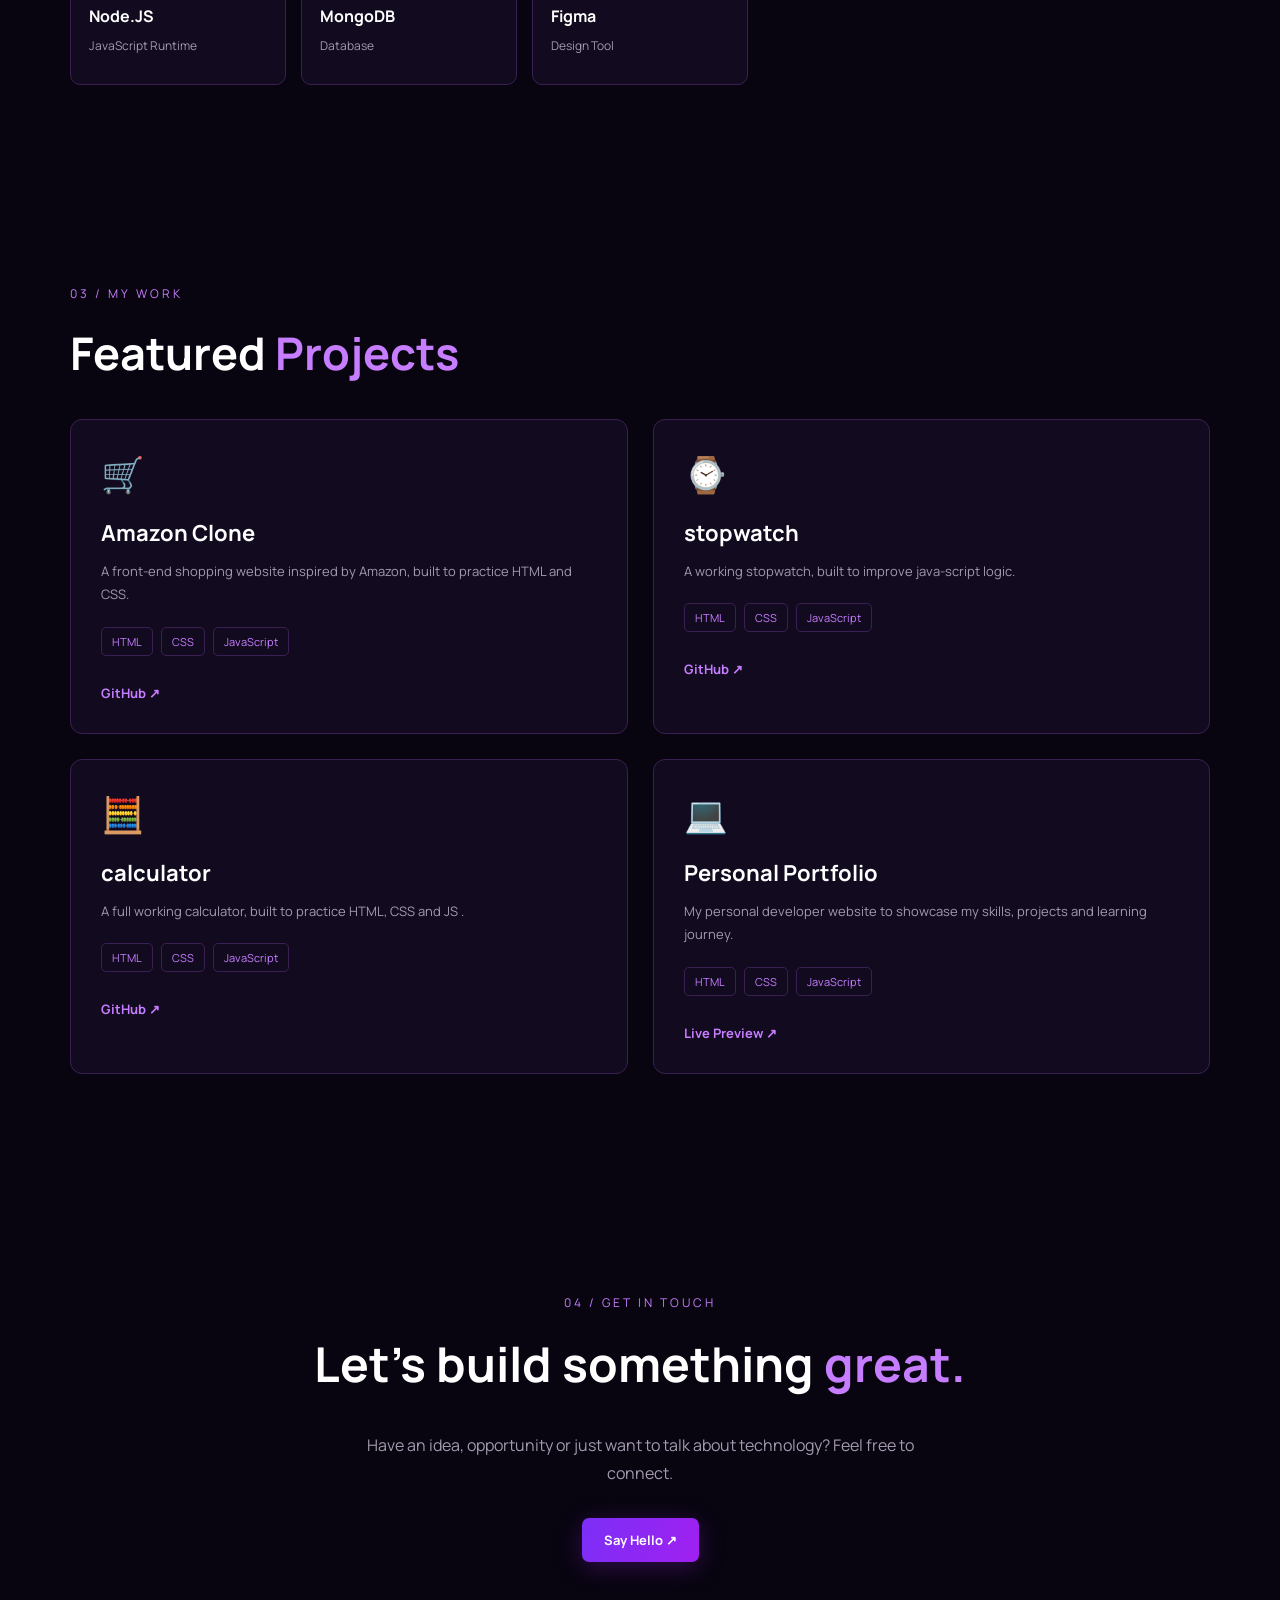
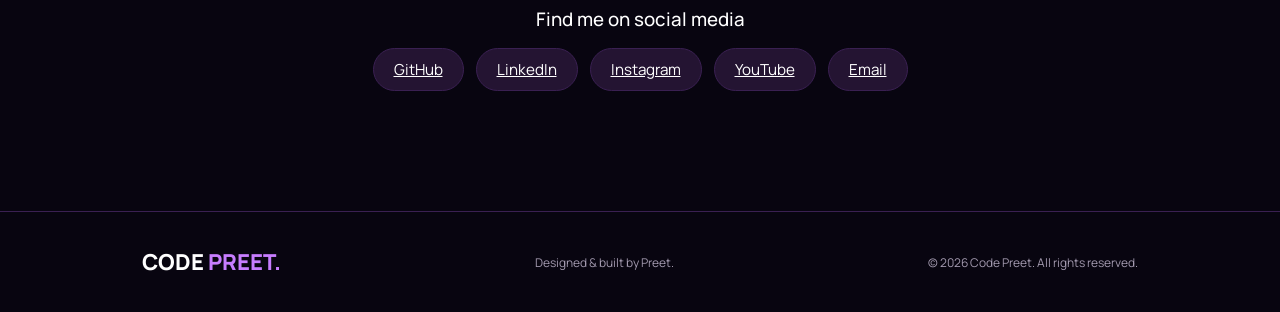
==== commit 4a82a9d7: "gg" ====
--- a/index.html
+++ b/index.html
@@ -19,7 +19,7 @@
 <body>
     <header>
         <nav class="navbar">
-            <a href="#home" class="logo">&lt;/&gt; <span>CODE PREET</span></a>
+            <a href="#home" class="logo">&lt;/&gt; <span>CODE jagPREET</span></a>
 
             <ul class="nav-links" id="navLinks">
                 <li><a href="#home">Home</a></li>
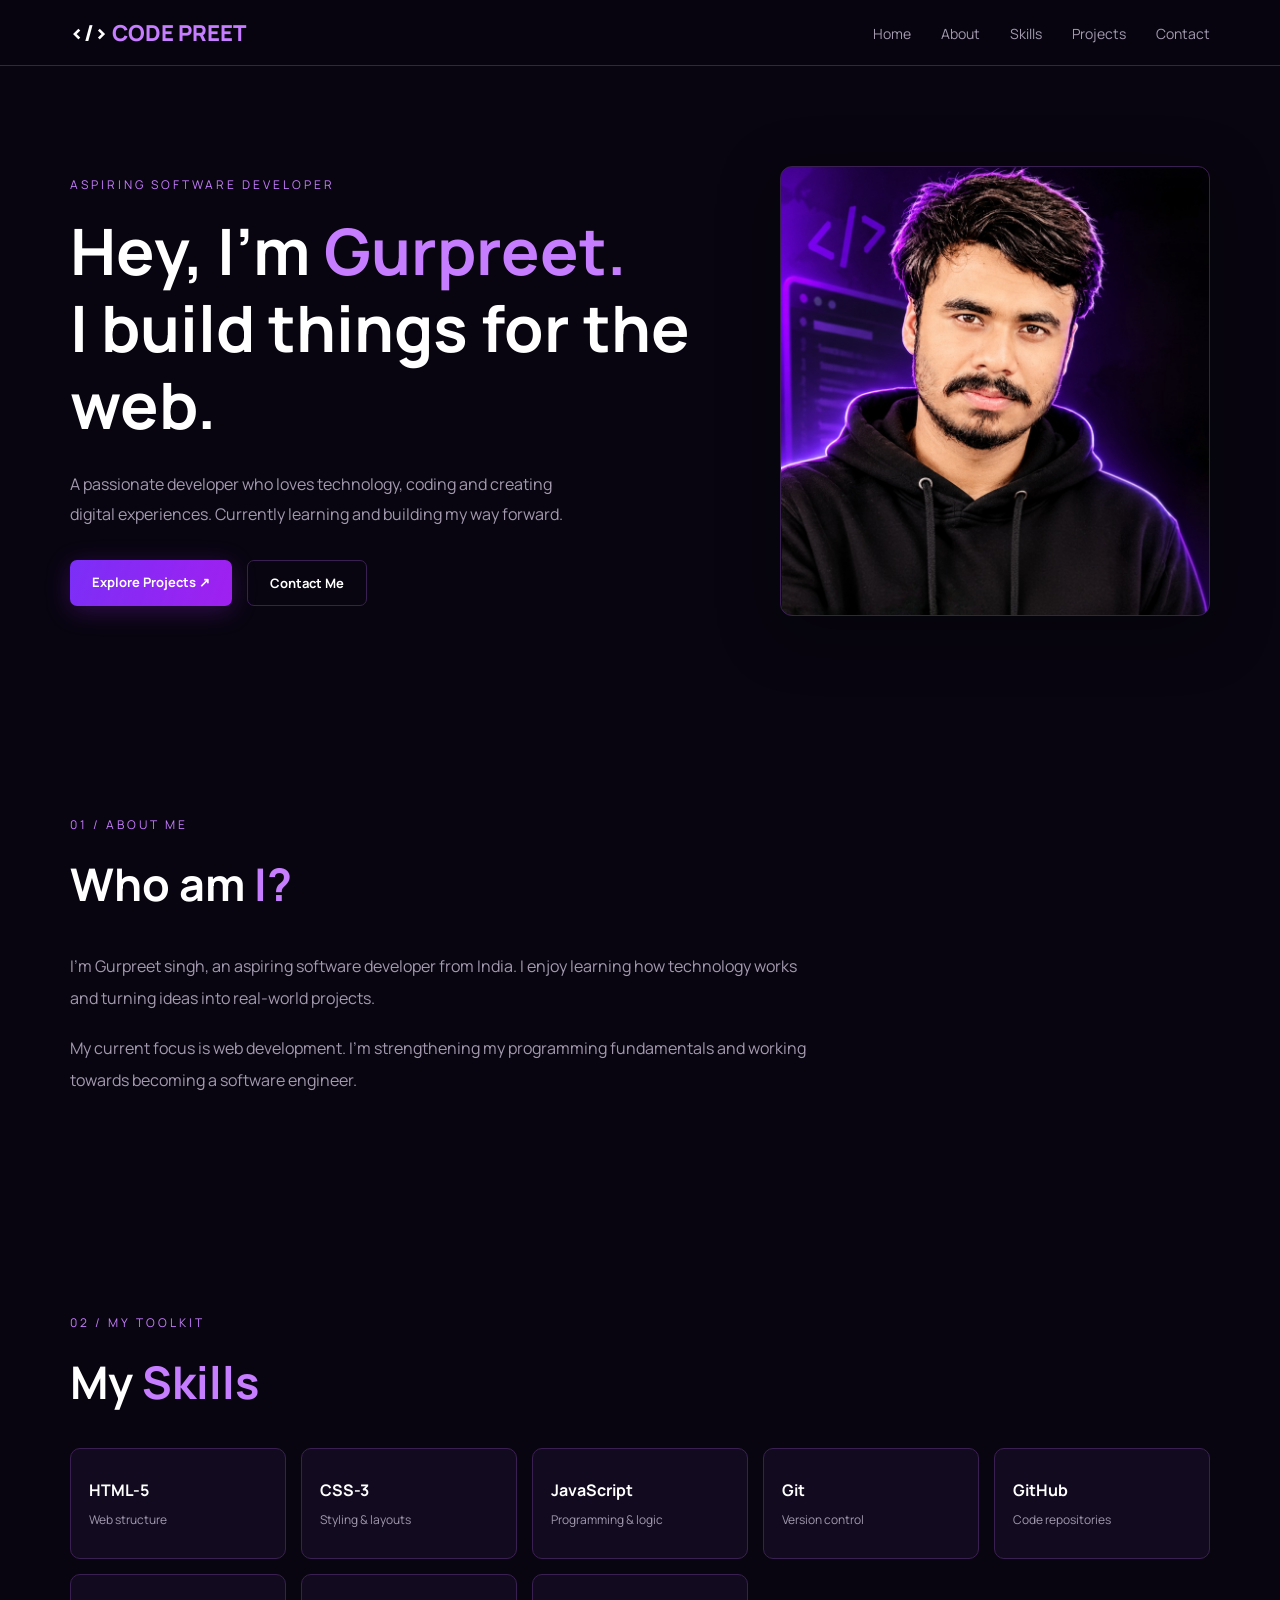
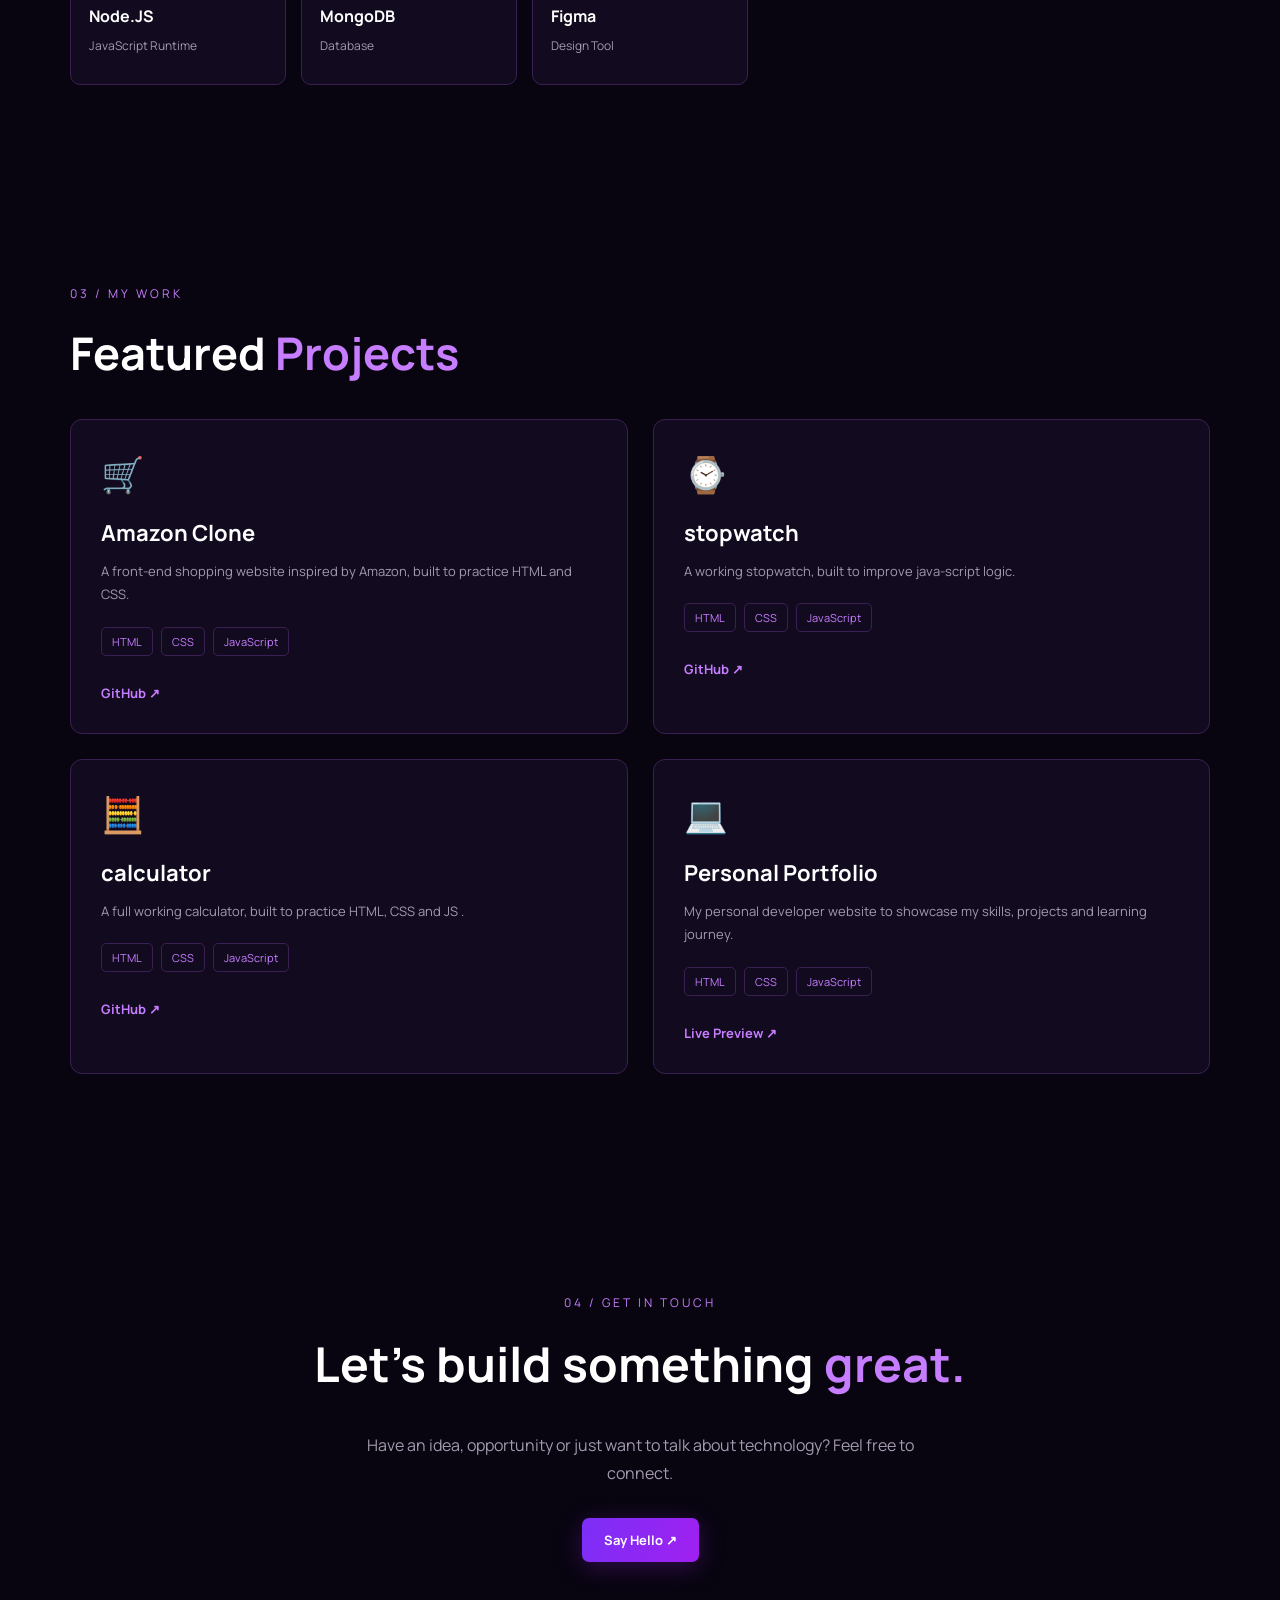
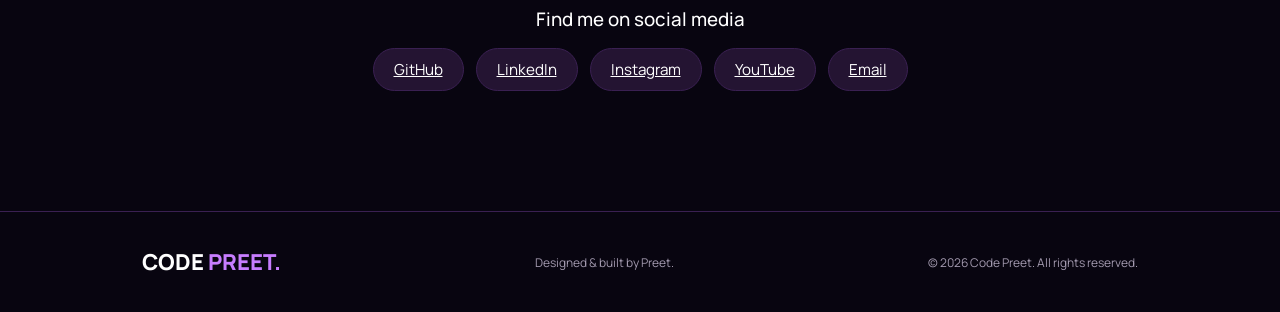
==== commit d522a246: "gg" ====
--- a/index.html
+++ b/index.html
@@ -19,7 +19,7 @@
 <body>
     <header>
         <nav class="navbar">
-            <a href="#home" class="logo">&lt;/&gt; <span>CODE jagPREET</span></a>
+            <a href="#home" class="logo">&lt;/&gt; <span>CODE PREET</span></a>
 
             <ul class="nav-links" id="navLinks">
                 <li><a href="#home">Home</a></li>
